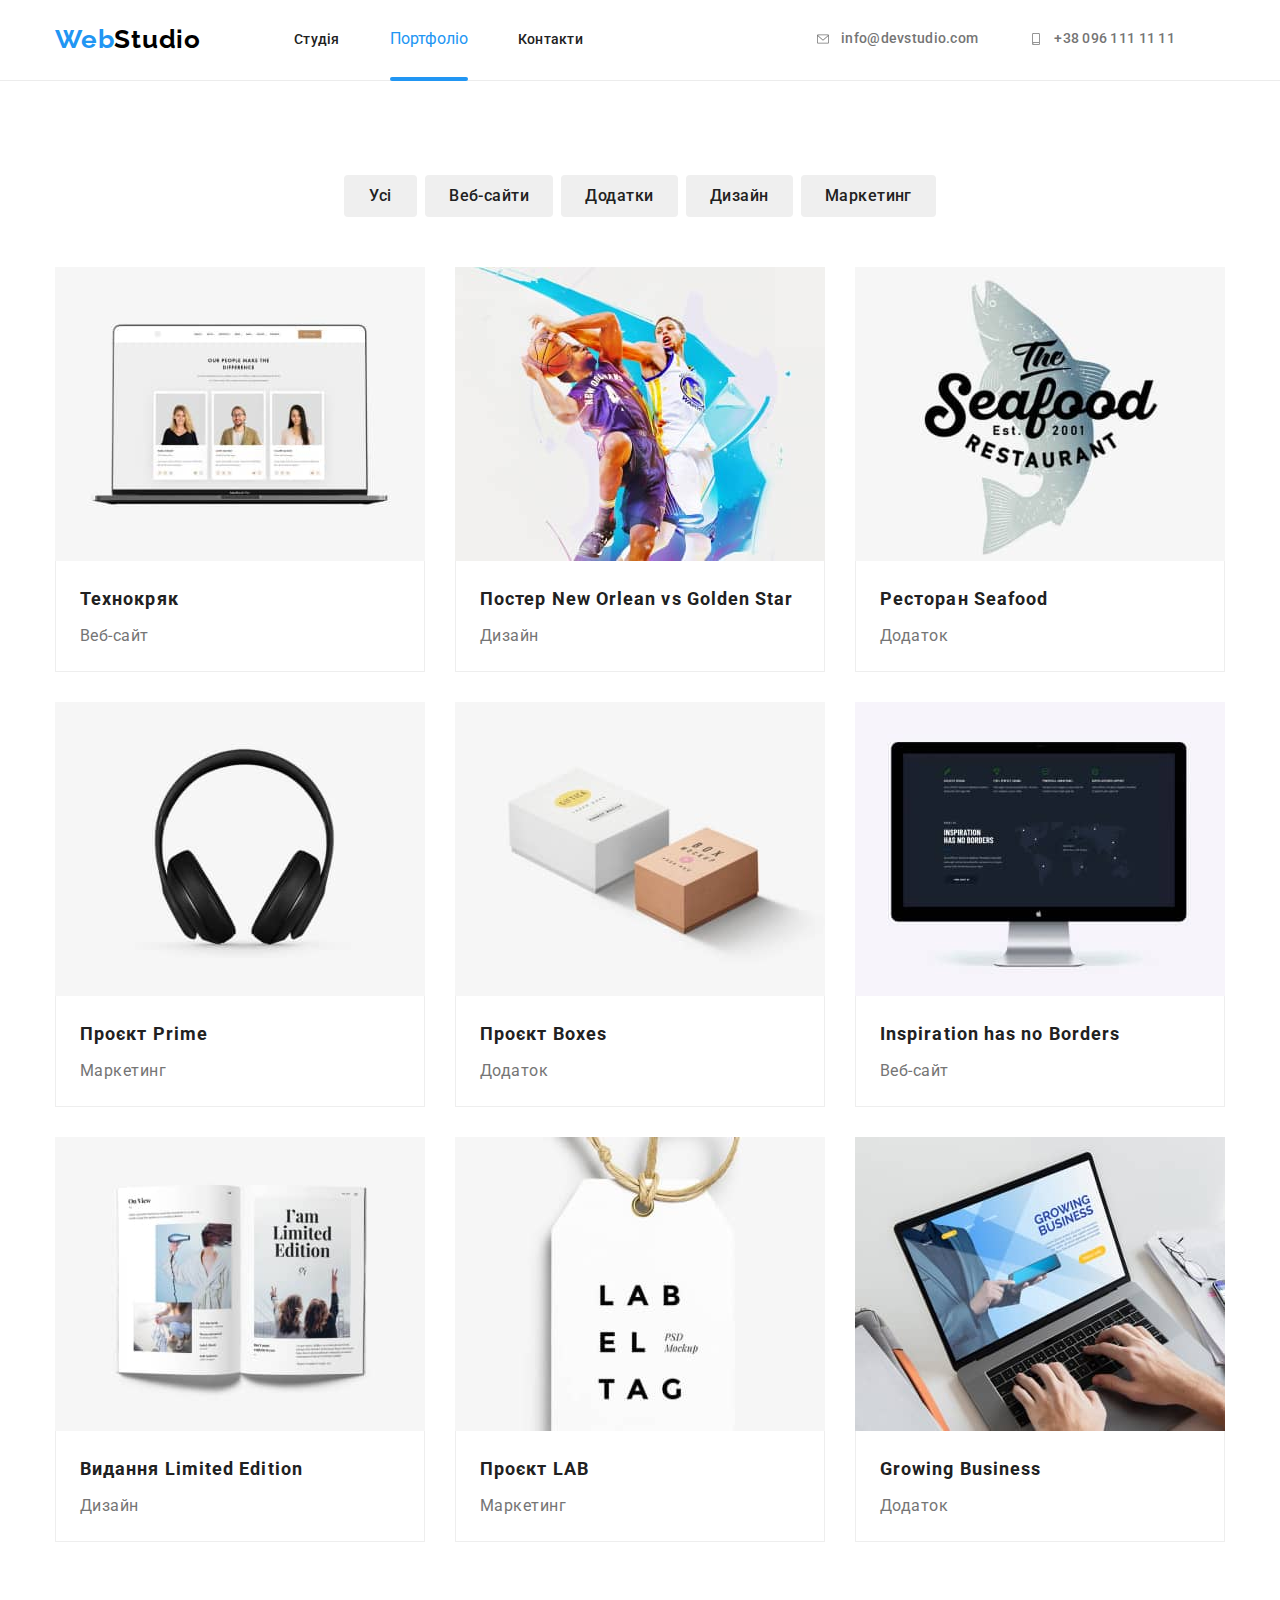
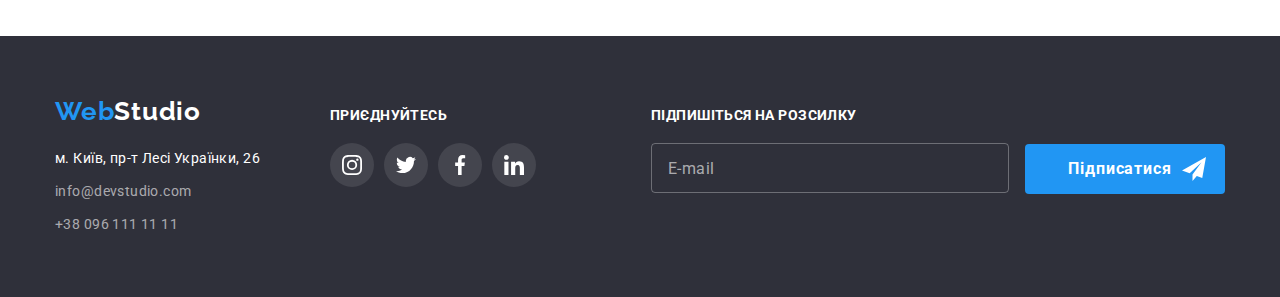
==== portfolio.html @ a0d2ed1e "problems with media rule" ====
<!DOCTYPE html>
<html lang="uk">

<head>
    <meta charset="UTF-8">
    <meta http-equiv="X-UA-Compatible" content="IE=edge">
    <meta name="viewport" content="width=device-width, initial-scale=1.0">
    <title>Студія</title>
    <link rel="preconnect" href="https://fonts.googleapis.com">
    <link
        href="https://fonts.googleapis.com/css2?family=Raleway:wght@400;700&family=Roboto:wght@400;500;700;900&display=swap"
        rel="stylesheet">
    <link rel="stylesheet" href="https://cdn.jsdelivr.net/npm/modern-normalize@1.1.0/modern-normalize.min.css">
    <link rel="stylesheet" href="./css/main.min.css">
</head>

<body>
    <header class="main-header">
        <div class="container navigation">
            <nav class="navigation">
                <a href="./index.html" class="logo navigation__logo"><span style="color:#2196F3">Web</span><span
                        style="color:#000000">Studio</span></a>
                <ul class="menu">
                    <li class="menu__item"><a href="./index.html" class="menu__link">Студія</a></li>
                    <li class="menu__item"><a href="./portfolio.html" class="menu__link_current">Портфоліо</a></li>
                    <li class="menu__item"><a href="#" class="menu__link">Контакти</a></li>
                </ul>
            </nav>
            <ul class="email-phone">
                <li class="email-phone__contacts">
                    <a href="mailto:info@devstudio.com" class="email-phone__link"><svg width="16" height="12"
                            class="email-phone__icon">
                            <use href="./images/icons.svg#icon-envelope"></use>
                        </svg>info@devstudio.com</a>
                </li>

                <li class="email-phone__contacts"><a href="tel:+380961111111" class="email-phone__link">
                        <svg width="16" height="12" class="email-phone__icon">
                            <use href="./images/icons.svg#icon-smartphone"></use>
                        </svg>+38 096 111 11 11</a></li>

            </ul>
        </div>
    </header>
    <main>
        <section class="portfolio-page section">
            <div class="container">
            <h1 class="filters" hidden>Наші проекти</h1>
                <ul class="filters-item">
                    <li><button class="filter-button current-filter" type="button">Усі</button></li>
                        
                    <li><button class="filter-button" type="button">Веб-сайти</button></li>
                        
                    <li><button class="filter-button" type="button">Додатки</button></li>
                        
                    <li><button class="filter-button" type="button">Дизайн</button></li>
                        
                    <li><button class="filter-button"  type="button">Маркетинг</button></li>
                </ul>
               
                <ul class="works-list">
                            
                    <li class="works-card">
                    <a class="works-link" href="">
                        <div class="works-details">
                            <img src="./images/portfolio.photos/1-technocriak.jpg" alt="веб-сайт Технокряк" width="370">
                            <p class="works-overlay">Ресурс пропонує комплексні пропозиції з різним рівнем функціоналу та сервісів. Все це дозволить відвідувачу отримати вичерпні відомості про компанію чи приватну особу.</p>
                        </div>
                        <div class="img-subscription">
                            <h2 class="work-title">Технокряк</h2>
                            <p class="work-description">Веб-сайт</p>
                        </div>
                    </a>
                    </li>
                                                        
                    <li class="works-card">
                    <a class="works-link" href="">
                        <div class="works-details">
                            <img src="./images/portfolio.photos/2-neworl-goldenstar.jpg" alt="постер з баскетбольними гравцями" width="370">
                            <p class="works-overlay">Ресурс пропонує комплексні пропозиції з різним рівнем функціоналу та сервісів. Все це дозволить відвідувачу отримати вичерпні відомості про компанію чи приватну особу.</p>
                        </div>
                        <div class="img-subscription">
                            <h2 class="work-title">Постер New Orlean vs Golden Star</h2>
                            <p class="work-description">Дизайн</p>
                        </div>
                    </a>
                    </li>
                         
                    <li class="works-card">
                    <a class="works-link" href="">
                        <div class="works-details">
                            <img src="./images/portfolio.photos/3-seafood.jpg" alt="ресторан сіфуд" width="370">
                            <p class="works-overlay">Ресурс пропонує комплексні пропозиції з різним рівнем функціоналу та сервісів. Все це дозволить відвідувачу отримати вичерпні відомості про компанію чи приватну особу.</p>
                        </div>
                        <div class="img-subscription">
                            <h2 class="work-title">Ресторан Seafood</h2>
                            <p class="work-description">Додаток</p>
                        </div>
                    </a>
                    </li>
                                    
                    <li class="works-card">
                    <a class="works-link" href="">
                        <div class="works-details">
                            <img src="./images/portfolio.photos/4-prime.jpg" alt="маркетинговий проект прайм" width="370">
                            <p class="works-overlay">Ресурс пропонує комплексні пропозиції з різним рівнем функціоналу та сервісів. Все це дозволить відвідувачу отримати вичерпні відомості про компанію чи приватну особу.</p>
                        </div>
                        <div class="img-subscription">
                            <h2 class="work-title">Проєкт Prime</h2>
                            <p class="work-description">Маркетинг</p>
                        </div>
                    </a>
                    </li>
                            
                    <li class="works-card">
                    <a class="works-link" href="">
                        <div class="works-details">
                        <img src="./images/portfolio.photos/5-boxes.jpg" alt="додаток боксес" width="370">
                        <p class="works-overlay">Ресурс пропонує комплексні пропозиції з різним рівнем функціоналу та сервісів. Все це дозволить відвідувачу отримати вичерпні відомості про компанію чи приватну особу.</p>
                        </div>
                        <div class="img-subscription">
                            <h2 class="work-title">Проєкт Boxes</h2>
                            <p class="work-description">Додаток</p>
                        </div>
                    </a>
                    </li>
                            
                    <li class="works-card">
                    <a class="works-link" href="">
                        <div class="works-details">
                            <img src="./images/portfolio.photos/6-inspirations.jpg" alt="веб-сайт інспірейшн хез ноу бордерс" width="370">
                            <p class="works-overlay">Ресурс пропонує комплексні пропозиції з різним рівнем функціоналу та сервісів. Все це дозволить відвідувачу отримати вичерпні відомості про компанію чи приватну особу.</p>
                        </div>
                        <div class="img-subscription">
                            <h2 class="work-title">Inspiration has no Borders</h2>
                            <p class="work-description">Веб-сайт</p>
                        </div>
                    </a>
                    </li>
                            
                    <li class="works-card">
                    <a class="works-link" href="">
                        <div class="works-details">
                            <img src="./images/portfolio.photos/7-limited-edition.jpg" alt="дизайн для лімітованого видання книги" width="370">
                            <p class="works-overlay">Ресурс пропонує комплексні пропозиції з різним рівнем функціоналу та сервісів. Все це дозволить відвідувачу отримати вичерпні відомості про компанію чи приватну особу.</p>
                        </div>
                        <div class="img-subscription">
                            <h2 class="work-title">Видання Limited Edition</h2>
                            <p class="work-description">Дизайн</p>
                        </div>
                    </a>
                    </li>
                            
                    <li class="works-card">
                    <a class="works-link" href="">
                        <div class="works-details">
                            <img src="./images/portfolio.photos/8-lab.jpg" alt="маркеинговий проєкт лаб" width="370">
                            <p class="works-overlay">Ресурс пропонує комплексні пропозиції з різним рівнем функціоналу та сервісів. Все це дозволить відвідувачу отримати вичерпні відомості про компанію чи приватну особу.</p>
                            </div>
                        <div class="img-subscription">
                            <h2 class="work-title">Проєкт LAB</h2>
                            <p class="work-description">Маркетинг</p>
                        </div>
                    </a>
                    </li>
                            
                    <li class="works-card">
                    <a class="works-link" href="">
                        <div class="works-details">
                            <img src="./images/portfolio.photos/9-rowing-business.jpg" alt="додаток для гроуінг бізнес" width="370">
                            <p class="works-overlay">Ресурс пропонує комплексні пропозиції з різним рівнем функціоналу та сервісів. Все це дозволить відвідувачу отримати вичерпні відомості про компанію чи приватну особу.</p>
                        </div>
                        <div class="img-subscription">
                            <h2 class="work-title">Growing Business</h2>
                            <p class="work-description">Додаток</p>
                        </div>
                    </a>
                    </li>
                </ul>
            </div>
        </section>  

    </main>
    <footer>
        <div class="container footer-split">
            <div class="footer-left">
                <a class="logo" href="./index.html"><span style="color:#2196F3">Web</span><span
                        style="color:#fff">Studio</span></a>
                <address>
                    <ul class="adresses">
                        <li class="contacts-list"><a class="post-address" href="https://goo.gl/maps/WdfcjGJZY2KQYh5QA"
                                target="_blank">м. Київ, пр-т
                                Лесі Українки, 26</a></li>
        
                        <li class="contacts-list"><a class="contacts-footer"
                                href="mailto:info@devstudio.com">info@devstudio.com</a></li>
        
                        <li class="contacts-list"><a class="contacts-footer" href="tel:+380961111111">+38 096 111 11 11</a></li>
                    </ul>
                </address>
            </div>
            <div class="footer-middle">
                <p class="footer-social-cta">приєднуйтесь</p>
                <ul class="footer-socials">
            
                    <li><a class="footer-social-link" href="#"><svg class="footer-social-item" width="20" height="20">
                                <use href="./images/icons.svg#icon-instagram"></use>
                            </svg>
                        </a>
                    </li>
            
                    <li><a class="footer-social-link" href="#"><svg class="footer-social-item" width="20" height="20">
                                <use href="./images/icons.svg#icon-twitter"></use>
                            </svg>
                        </a>
                    </li>
            
                    <li><a class="footer-social-link" href="#"><svg class="footer-social-item" width="20" height="20">
                                <use href="./images/icons.svg#icon-facebook"></use>
                            </svg>
                        </a>
                    </li>
            
                    <li><a class="footer-social-link" href="#"><svg class="footer-social-item" width="20" height="20">
                                <use href="./images/icons.svg#icon-linkedin"></use>
                            </svg>
                        </a>
                    </li>
                </ul>
            </div>
            <div class="footer-right">
                <p class="footer-right-label">Підпишіться на розсилку</p>
                <form name="sendout-subscription" autocomplete="on" novalidate>
                    <label class="subscription-label">
                        <input class=email-input type="email" name="email" placeholder="E-mail" pattern="[@]+" title="@">
                    </label>
            
                    <button class="subscription-button" type="submit"><span class="subscription-text">Підписатися</span>
                        <svg class="subscription-button-icon">
                            <use class="test" href="./images/icons.svg#icon-send"></use>
                        </svg>
            
                    </button>
                </form>
            </div>
            </div>
            </footer>
            <div class="backdrop is-hidden" data-modal>
                <div class="modal">
                    <form class="modal-form">
                        <p class="modal-form-name">Залиште свої дані, ми вам передзвонимо</p>
                        <label class="modal-form-field">
                            <span class="modal-field-name">Ім'я</span>
                            <span class="modal-input-positionning">
                                <input class="modal-form-input" type="text" name="name-input" pattern="[а-яА-ЯіїІЇ']+">
                                <svg class="modal-field-icon" width="18" height="18">
                                    <use href="./images/icons.svg#icon-person-black"></use>
                                </svg>
                            </span>
                        </label>
                        <label class="modal-form-field"><span class="modal-field-name">Телефон</span>
                            <span class="modal-input-positionning"><input class="modal-form-input" type="tel" name="phone-input"
                                    pattern="[0-9{3}0-9{3}0-9{2}0-9{2}]">
                                <svg class="modal-field-icon" width="18" height="18">
                                    <use href="./images/icons.svg#icon-phone-black"></use>
                                </svg>
                            </span>
                        </label>
                        <label class="modal-form-field"><span class="modal-field-name">Пошта</span>
                            <span class="modal-input-positionning">
                                <input class="modal-form-input" type="email" name="email-input">
                                <svg class="modal-field-icon" width="18" height="18">
                                    <use href="./images/icons.svg#icon-email-black"></use>
                                </svg>
                            </span>
                        </label>
                        <label class="modal-form-field"><span class="modal-field-name">Коментар</span>
                            <textarea class="modal-form-comment" name="comment-input" placeholder="Введіть текст"></textarea>
                        </label>
                        <label class="modal-form-checkbox">
                            <input class="modal-checkbox" type="checkbox" name="policy" required>
                            <svg class="icon-checkbox">
                                <use class="icon-checkbox-visibility" href="./images/icons.svg#icon-checkbox"></use>
                            </svg>
                            <span class="modal-policy-text">Погоджуюся з розсилкою та приймаю <a class="policy-link-color"
                                    href="#">Умови договору</a></span>
                        </label>
                        <button class="modal-send-button" type="submit">Відправити</button>
                    </form>
                    <button type="button" class="close-button" data-modal-close>
                        <svg width="18" height="18">
                            <use href="./images/icons.svg#icon-close-button"></use>
                        </svg>
                    </button>
                </div>
            </div>
            <script src="./js/modal.js"></script>
            </body>
            
            </html>
---- css/main.min.css ----
:root{--main-text-color: #757575;--title-text-color: #212121;--second-text-color: #ffffff;--accent-color: #2196F3;--bcg-color: #FFFFFF;--bcgsecond-color: #F5F4FA;--bcgthird: #2F303A;--icon-color: #AFB1B8;--btn-bg-coor: #188CE8}.works-details,.logos-bg,.skills-label,.titles__icons-bg,.footer-social-link,.social-link,.email-phone__link{display:flex;justify-content:center;align-items:center}a{text-decoration:none}img{display:block;max-width:100%;height:auto}h1,h2,h3,p{margin-top:0;margin-bottom:0}ul{list-style:none;padding-left:0;margin-top:0;margin-bottom:0}body{font-family:"Roboto",sans-serif;text-decoration:none}.container{width:1200px;padding-left:15px;padding-right:15px;margin-left:auto;margin-right:auto}.logo{font-family:"Raleway";font-weight:700;font-size:26px;line-height:1.19;letter-spacing:.03em;text-decoration:none;transition:color 250ms cubic-bezier(0.4, 0, 0.2, 1)}.logo:hover,.logo:focus{color:var(--accent-color)}.main-header{padding-top:24px;padding-bottom:25px;margin-left:auto;margin-right:auto;border-bottom:1px solid #ececec}.navigation{display:flex;align-items:center}.navigation__logo{margin-right:93px}.menu{display:flex;column-gap:50px}.menu__item{position:relative}.menu__link{font-weight:500;font-size:14px;line-height:1.14;letter-spacing:.02em;color:var(--title-text-color);transition:color 250ms cubic-bezier(0.4, 0, 0.2, 1)}.menu__link:hover,.menu__link:focus{color:var(--accent-color)}.menu .menu__link_current{color:var(--accent-color)}.menu .menu__link_current::after{content:"";position:absolute;display:block;margin-left:auto;margin-right:auto;margin-top:28px;width:100%;height:4px;border-radius:2px;background-color:var(--accent-color)}.email-phone{display:flex;justify-content:center;align-items:center;margin-left:auto}.email-phone__contacts{margin-right:50px}.email-phone .email-phone__link{color:var(--main-text-color);font-size:14px;font-weight:500;line-height:1.14;letter-spacing:.02em;transition:color 250ms cubic-bezier(0.4, 0, 0.2, 1)}.email-phone__icon{fill:var(--main-text-color);transition:fill 250ms cubic-bezier(0.4, 0, 0.2, 1)}.email-phone__link{gap:10px}.email-phone .email-phone__link:hover,.email-phone .email-phone__link:focus{color:var(--accent-color)}.email-phone__link:hover .email-phone__icon,.email-phone__link:focus .email-phone__icon{fill:var(--accent-color)}.modal-button{display:block;padding:10px 32px;border-radius:4px;margin-left:auto;margin-right:auto;min-width:216px;font-weight:700;font-size:16px;line-height:1.87;letter-spacing:.06em;color:#fff;border-color:rgba(0,0,0,0);background-color:var(--accent-color);cursor:pointer;transition:background-color 250ms cubic-bezier(0.4, 0, 0.2, 1),color 250ms cubic-bezier(0.4, 0, 0.2, 1)}.modal-button:hover{background-color:var(--btn-bg-coor);color:var(--second-text-color)}.backdrop{position:fixed;top:0;left:0;width:100%;height:100%;background-color:rgba(0,0,0,.2);transition:opacity 250ms cubic-bezier(0.4, 0, 0.2, 1),visibility 250ms cubic-bezier(0.4, 0, 0.2, 1)}.backdrop.is-hidden{visibility:hidden;opacity:0;pointer-events:none}.modal.is-hidden{transform:translate(-50%, -50%)}.modal{padding:40px;position:absolute;top:50%;left:50%;width:528px;height:581px;transform:translate(-50%, -50%);background-color:var(--bcg-color)}.close-button{position:absolute;top:8px;right:8px;display:flex;justify-content:center;align-items:center;width:30px;height:30px;padding:0;border:1px solid rgba(0,0,0,.1);border-radius:50%;background-color:rgba(0,0,0,0);transition:cursor 250ms cubic-bezier(0.4, 0, 0.2, 1)}.close-button:hover,.close-button:focus{cursor:pointer}.modal-form{display:flex;flex-direction:column}.modal-form-name{margin-bottom:12px;font-weight:700;font-size:20px;line-height:23px;text-align:center;letter-spacing:.03em}.modal-field-name{display:block;margin-bottom:4px;font-weight:400;font-size:12px;line-height:1.2;letter-spacing:.01em;color:var(--main-text-color)}.modal-form-field{margin-bottom:10px}.modal-input-positionning{position:relative;display:block}.modal-form-input{width:100%;height:40px;padding-left:42px;border:1px solid rgba(33,33,33,.2);border-radius:4px;outline:none;cursor:pointer;transition:border 250ms cubic-bezier(0.4, 0, 0.2, 1)}.modal-form-input:focus{border-color:var(--accent-color)}.modal-field-icon{position:absolute;top:50%;left:12px;transform:translateY(-50%);fill:var(--title-text-color);transition:fill 250ms cubic-bezier(0.4, 0, 0.2, 1)}.modal-form-input:focus+.modal-field-icon{fill:var(--accent-color)}.modal-field-comment{margin-bottom:20px}.modal-form-comment{display:block;width:100%;height:120px;resize:none;border:1px solid rgba(33,33,33,.2);border-radius:4px;outline:none;cursor:pointer;padding:12px 16px;transition:border 250ms cubic-bezier(0.4, 0, 0.2, 1)}.modal-form-comment:focus{border-color:var(--accent-color)}.modal-form-comment::placeholder{font-weight:400;font-size:12px;line-height:1.7;letter-spacing:.01em;color:rgba(117,117,117,.5)}.icon-checkbox{width:16px;height:15px;border:1px solid;margin-right:7px;border-color:var(--title-text-color);border-radius:2px;cursor:pointer;transition:background-color 250ms cubic-bezier(0.4, 0, 0.2, 1),border-color 250ms cubic-bezier(0.4, 0, 0.2, 1)}.icon-checkbox-visibility{display:none;fill:var(--bcg-color)}.modal-checkbox:checked+.icon-checkbox .icon-checkbox-visibility{display:block}.modal-checkbox{position:absolute;appearance:none}.modal-checkbox:checked+.icon-checkbox{background-color:var(--accent-color);border-color:rgba(0,0,0,0)}.modal-form-checkbox{display:flex;justify-content:center;align-items:center;margin-bottom:30px}.modal-policy-text{font-weight:400;font-size:14px;line-height:1.71;letter-spacing:.03em;color:var(--main-text-color)}.policy-link-color{color:var(--accent-color);text-decoration-line:underline}.modal-send-button{min-width:200px;min-height:50px;margin-left:auto;margin-right:auto;padding:10px 52px;border:1px solid rgba(0,0,0,0);border-radius:4px;background-color:var(--btn-bg-coor);color:var(--second-text-color);cursor:pointer;font-weight:700;font-size:16px;line-height:1.9;text-align:center;transition:box-shadow 250ms cubic-bezier(0.4, 0, 0.2, 1)}.modal-send-button:focus,.modal-send-button:hover{box-shadow:0px 4px 4px rgba(0,0,0,.15);outline:none}.social-flex{display:flex;justify-content:center;align-items:center;gap:10px;padding-bottom:30px}.social-item{fill:var(--icon-color);transition:fill 250ms cubic-bezier(0.4, 0, 0.2, 1)}.social-link:hover .social-item,.social-link:focus .social-item{fill:var(--bcg-color)}.social-link{width:44px;height:44px;border-radius:50%;background-color:var(--bcg-color);transition:background-color 250ms cubic-bezier(0.4, 0, 0.2, 1)}.social-link:hover,.social-link:focus{background-color:var(--accent-color)}footer{background-color:var(--bcgthird);padding-top:60px;padding-bottom:60px;margin-right:auto}footer .logo{display:block;margin-bottom:20px;margin-right:0;font-family:"Raleway";font-weight:700;font-size:26px;line-height:1.19;letter-spacing:.03em}.footer-split{display:flex;justify-content:space-between;align-items:baseline}.adresses{font-style:normal;font-size:14px;line-height:1.71;letter-spacing:.03em}.contacts-list:not(:last-child){margin-bottom:9px}.post-address{color:var(--second-text-color);transition:color 250ms cubic-bezier(0.4, 0, 0.2, 1)}.post-address:hover,.post-address:focus{color:#2196f3}.contacts-footer{color:rgba(255,255,255,.6);transition:color 250ms cubic-bezier(0.4, 0, 0.2, 1)}.contacts-footer:hover,.contacts-footer:focus{color:var(--accent-color)}.footer-social-cta{margin-bottom:20px;font-weight:700;font-size:14px;line-height:16px;letter-spacing:.03em;text-transform:uppercase;color:var(--second-text-color)}.footer-middle{margin-left:70px;margin-right:auto}.footer-socials{display:flex;justify-content:space-between;align-items:center;gap:10px}.footer-social-link{width:44px;height:44px;border-radius:50%;background-color:rgba(255,255,255,.1);transition:background-color 250ms cubic-bezier(0.4, 0, 0.2, 1)}.footer-social-link:hover,.footer-social-link:focus{background-color:var(--accent-color)}.footer-social-item{fill:var(--second-text-color);transition:fill 250ms cubic-bezier(0.4, 0, 0.2, 1)}.footer-social-link .footer-social-item:hover,.footer-social-link .footer-social-item:focus{fill:var(--bcg-color)}.footer-right{margin-right:0;margin-left:93px}.footer-right-label{margin-bottom:20px;font-weight:700;font-size:14px;line-height:16px;letter-spacing:.03em;text-transform:uppercase;color:var(--second-text-color)}.sendout-subscription{min-width:570px;min-height:86px;display:flex;justify-content:center;align-items:center}.subscription-label{margin-right:12px}.email-input{width:358px;height:50px;padding-left:16px;border:1px solid rgba(255,255,255,.3);border-radius:4px;background-color:rgba(0,0,0,0);color:var(--second-text-color)}.email-input::placeholder{font-weight:400;font-size:16px;line-height:1.2;letter-spacing:.03em;color:rgba(255,255,255,.6)}.subscription-button{position:relative;min-width:200px;min-height:50px;margin-left:auto;margin-right:auto;border-radius:4px;font-weight:700;font-size:16px;line-height:1.87;letter-spacing:.06em;text-align:center;color:#fff;background-color:var(--accent-color);cursor:pointer;border-color:rgba(0,0,0,0);transition:cursor 250ms cubic-bezier(0.4, 0, 0.2, 1),background-color 250ms cubic-bezier(0.4, 0, 0.2, 1)}.subscription-button:hover,.subscription-button:focus{background-color:var(--btn-bg-coor)}.subscription-text{margin-right:10px}.subscription-button-icon{position:absolute;top:50%;left:auto;width:24px;height:24px;transform:translateY(-50%);padding:0}.hero{padding-top:200px;padding-bottom:200px}.hero__overlay{max-width:1600px;margin-left:auto;margin-right:auto;background-color:#c4c4c4;background-image:linear-gradient(rgba(47, 48, 58, 0.4), rgba(47, 48, 58, 0.4)),url(../images/index.photos/hero-bcg.jpg);background-position:center;background-repeat:no-repeat;background-size:cover}.hero__text{width:60%;margin:0 auto 30px;font-weight:900;font-size:44px;line-height:1.36;letter-spacing:.06em;text-transform:uppercase;text-align:center;color:var(--second-text-color)}.section{padding-top:94px;padding-bottom:94px}.special{padding-top:94px}.titles{display:flex;justify-content:space-between}.titles__label{margin-bottom:10px;font-weight:700;font-size:14px;line-height:1.14;letter-spacing:.03em;text-transform:uppercase;color:var(--headlines-title)}.titles__list:not(:last-child){margin-right:30px}.titles__text{color:var(--main-text-color);font-size:14px;line-height:1.71;letter-spacing:.03em}.titles__icons-bg{min-width:270px;height:120px;margin-bottom:30px;background-color:var(--bcgsecond-color);border-radius:4px}.skills{margin-bottom:50px;font-weight:700;font-size:36px;line-height:1.17;text-align:center;letter-spacing:.03em;color:var(--title-text-color)}.images{display:flex;justify-content:space-between;column-gap:30px}.skills-list{position:relative}.skills-label{position:absolute;width:100%;height:70px;bottom:0;font-weight:700;font-size:14px;line-height:16px;text-align:center;letter-spacing:.03em;text-transform:uppercase;color:var(--second-text-color);background-color:rgba(47,48,58,.8)}.team{background-color:var(--bcgsecond-color)}.team-list{display:flex;justify-content:space-between;column-gap:30px}.team-label{margin-bottom:50px;font-weight:700;font-size:36px;line-height:1.17;text-align:center;letter-spacing:.03em;color:var(--title-text-color)}.team-card{width:100%;border:1px;border-radius:0 0 4px 4px;background-color:var(--bcg-color);box-shadow:0px 1px 3px rgba(0,0,0,.12),0px 1px 1px rgba(0,0,0,.14),0px 2px 1px rgba(0,0,0,.2)}.team-member{padding-top:30px;margin-bottom:10px;font-weight:500;font-size:16px;line-height:1.19;text-align:center;letter-spacing:.03em;color:var(--headlines-title)}.team-profession{margin-bottom:16px;font-size:16px;line-height:1.19;text-align:center;letter-spacing:.03em;color:var(--main-text-color)}.clients-label{margin-bottom:50px;font-weight:700;font-size:36px;line-height:1.17;text-align:center;letter-spacing:.03em;color:var(--title-text-color)}.clients-logos{display:flex;justify-content:space-between;margin-right:auto;margin-left:auto;column-gap:30px}.logos-bg{width:170px;height:92px;border:1px solid var(--icon-color);border-radius:4px;transition:border-color 250ms cubic-bezier(0.4, 0, 0.2, 1)}.logos-bg:hover,.logos-bg:focus{border-color:var(--accent-color)}.logo-item{fill:var(--icon-color);transition:fill 250ms cubic-bezier(0.4, 0, 0.2, 1)}.logos-bg:hover .logo-item,.logos-bg:focus .logo-item{fill:var(--accent-color)}.portfolio-page .filters{background-color:var(--bcgsecond-color)}.filters-item{display:flex;margin-bottom:50px;column-gap:8px;justify-content:center}.filter-button{padding:6px 22px;border-radius:4px;min-width:73px;border-color:rgba(0,0,0,0);font-family:inherit;font-weight:500;font-size:16px;line-height:1.62;text-align:center;letter-spacing:.03em;color:var(--title-text-color);cursor:pointer;transition:color 250ms cubic-bezier(0.4, 0, 0.2, 1),background-color 250ms cubic-bezier(0.4, 0, 0.2, 1),box-shadow 250ms cubic-bezier(0.4, 0, 0.2, 1)}.filter-button:hover,.filter-button:focus{color:var(--second-text-color);background-color:var(--accent-color);box-shadow:0px 3px 1px rgba(0,0,0,.1),0px 1px 2px rgba(0,0,0,.08),0px 2px 2px rgba(0,0,0,.12)}.filters-item .current{color:var(--second-text-color);background-color:var(--accent-color)}.works-list{display:flex;flex-basis:33.3333333333%;gap:30px;flex-wrap:wrap}.img-subscription{padding:20px 24px;border-right:1px solid #eee;border-bottom:1px solid #eee;border-left:1px solid #eee}.work-description{font-size:16px;line-height:1.88;letter-spacing:.03em;color:var(--main-text-color)}.work-title{margin-bottom:4px;font-weight:700;font-size:18px;line-height:2;letter-spacing:.06em;color:var(--title-text-color)}.works-link{display:block;transition:box-shadow 250ms cubic-bezier(0.4, 0, 0.2, 1)}.works-link:hover,.works-link:focus{box-shadow:0px 1px 1px rgba(0,0,0,.12),0px 4px 4px rgba(0,0,0,.06),1px 4px 6px rgba(0,0,0,.16)}.works-details{position:relative;overflow:hidden}.works-overlay{position:absolute;top:0;left:0;display:block;width:100%;height:100%;padding:63px 24px;font-weight:400;font-size:18px;line-height:1.6;letter-spacing:.03em;color:var(--second-text-color);background-color:rgba(33,150,243,.9);transform:translateY(101%);overflow:auto;transition:transform 250ms cubic-bezier(0.4, 0, 0.2, 1)}.works-link:hover .works-overlay,.works-link:focus .works-overlay{transform:translateY(0)}/*# sourceMappingURL=main.min.css.map */
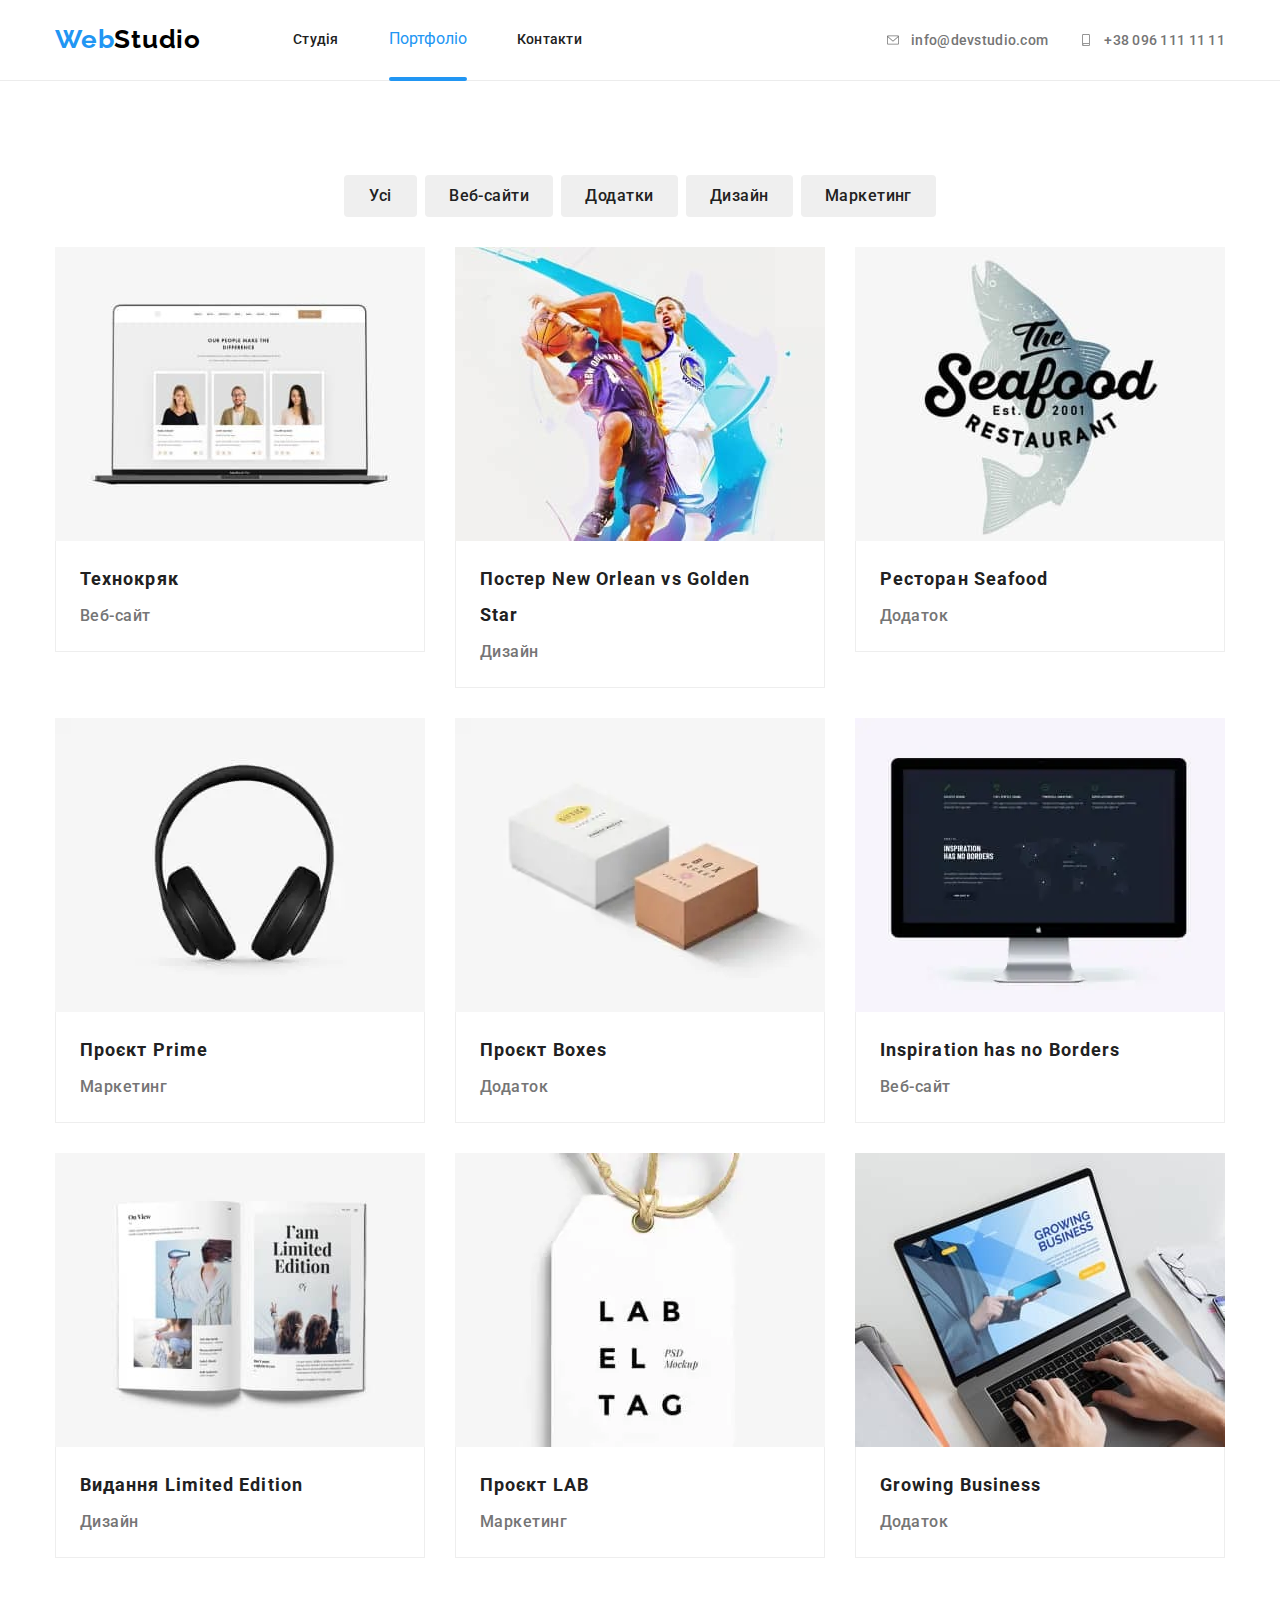
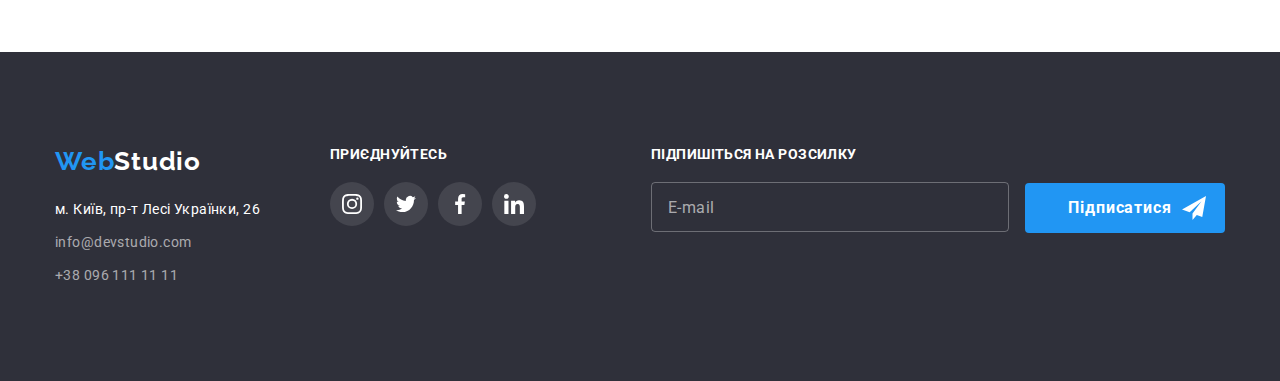
==== commit fb487a8f: "portfolio is done" ====
--- a/portfolio.html
+++ b/portfolio.html
@@ -4,6 +4,7 @@
 <head>
     <meta charset="UTF-8">
     <meta http-equiv="X-UA-Compatible" content="IE=edge">
+    <meta name="viewport" content="width=device-width, initial-scale=1.0">
     <meta name="viewport" content="width=device-width, initial-scale=1.0">
     <title>Студія</title>
     <link rel="preconnect" href="https://fonts.googleapis.com">
@@ -16,46 +17,90 @@
 
 <body>
     <header class="main-header">
-        <div class="container navigation">
+        <div class="container header-nav">
+            <a href="./index.html" class="logo navigation__logo"><span style="color:#2196F3">Web</span><span
+                    style="color:#000000">Studio</span></a>
             <nav class="navigation">
-                <a href="./index.html" class="logo navigation__logo"><span style="color:#2196F3">Web</span><span
-                        style="color:#000000">Studio</span></a>
                 <ul class="menu">
                     <li class="menu__item"><a href="./index.html" class="menu__link">Студія</a></li>
                     <li class="menu__item"><a href="./portfolio.html" class="menu__link_current">Портфоліо</a></li>
                     <li class="menu__item"><a href="#" class="menu__link">Контакти</a></li>
                 </ul>
             </nav>
-            <ul class="email-phone">
-                <li class="email-phone__contacts">
-                    <a href="mailto:info@devstudio.com" class="email-phone__link"><svg width="16" height="12"
-                            class="email-phone__icon">
-                            <use href="./images/icons.svg#icon-envelope"></use>
-                        </svg>info@devstudio.com</a>
-                </li>
-
-                <li class="email-phone__contacts"><a href="tel:+380961111111" class="email-phone__link">
-                        <svg width="16" height="12" class="email-phone__icon">
-                            <use href="./images/icons.svg#icon-smartphone"></use>
-                        </svg>+38 096 111 11 11</a></li>
-
-            </ul>
+            <div class="email-phone-flex">
+                <ul class="email-phone">
+                    <li class="email-phone__contacts">
+                        <a href="mailto:info@devstudio.com" class="email-phone__link">
+                            <svg width="16" height="12" class="email-phone__icon">
+                                <use href="./images/icons.svg#icon-envelope"></use>
+                            </svg>info@devstudio.com</a>
+                    </li>
+                    <li class="email-phone__contacts">
+                        <a href="tel:+380961111111" class="email-phone__link">
+                            <svg width="16" height="12" class="email-phone__icon">
+                                <use href="./images/icons.svg#icon-smartphone"></use>
+                            </svg>+38 096 111 11 11</a>
+                    </li>
+                </ul>
+            </div>
+            <button type="button" class="mobile-menu-btn js-open-menu" aria-expanded="false" aria-controls="close-btn-id">
+                <svg width="40" height="40" aria-label="Виклик мобільного меню">
+                    <use class="mobile-menu-btn__open" href="./images/icons.svg#icon-menu"></use>
+                </svg>
+            </button>
+    
+            <div class="mobile-menu-window js-menu-container ">
+                <div class="container mobile-menu-container">
+                    <button type="button" class="close-menu-btn js-close-menu" aria-expanded="false"
+                        aria-controls="close-btn-id">
+                        <svg width="40" height="40" aria-label="Кнопка закриття мобільного меню">
+                            <use class="close-menu-btn__close" href="./images/icons.svg#icon-close-menu"></use>
+                        </svg>
+                    </button>
+                    <ul class="mobile-menu">
+                        <li class="mobile-menu__labels"><a class="mobile-menu__link" href="./index.html">Студія</a>
+                        </li>
+                        <li class="mobile-menu__labels"><a class="mobile-menu__link" href="./portfolio.html">Портфоліо</a>
+                        </li>
+                        <li class="mobile-menu__labels"><a class="mobile-menu__link" href="#">Контакти</a></li>
+                    </ul>
+                    <ul class="phone-email">
+                        <li class="phone-email__contacts"><a href="tel:+380961111111" class="phone-email__phone">+38 096 111
+                                11 11</a></li>
+                        <li class="phone-email__contacts"><a href="mailto:info@devstudio.com"
+                                class="phone-email__email">info@devstudio.com</a>
+                        </li>
+                    </ul>
+    
+                    <ul class="socials-labels">
+                        <li class="socials-labels__list"><a class="socials-labels__link"
+                                href="https://www.instagram.com/">Instagram</a>
+                        </li>
+                        <li class="socials-labels__list"><a class="socials-labels__link"
+                                href="https://twitter.com/">Twitter</a></li>
+                        <li class="socials-labels__list"><a class="socials-labels__link"
+                                href="https://www.facebook.com/">Facebook</a></li>
+                        <li class="socials-labels__list"><a class="socials-labels__link"
+                                href="https://www.linkedin.com/">LinkedIn</a></li>
+                    </ul>
+                </div>
+            </div>
         </div>
     </header>
     <main>
         <section class="portfolio-page section">
             <div class="container">
             <h1 class="filters" hidden>Наші проекти</h1>
-                <ul class="filters-item">
-                    <li><button class="filter-button current-filter" type="button">Усі</button></li>
+                <ul class="filters-list">
+                    <li class="filter-item"><button class="filter-button current-filter" type="button">Усі</button></li>
                         
-                    <li><button class="filter-button" type="button">Веб-сайти</button></li>
+                    <li class="filter-item"><button class="filter-button" type="button">Веб-сайти</button></li>
                         
-                    <li><button class="filter-button" type="button">Додатки</button></li>
+                    <li class="filter-item"><button class="filter-button" type="button">Додатки</button></li>
                         
-                    <li><button class="filter-button" type="button">Дизайн</button></li>
+                    <li class="filter-item"><button class="filter-button" type="button">Дизайн</button></li>
                         
-                    <li><button class="filter-button"  type="button">Маркетинг</button></li>
+                    <li class="filter-item"><button class="filter-button"  type="button">Маркетинг</button></li>
                 </ul>
                
                 <ul class="works-list">
@@ -63,7 +108,32 @@
                     <li class="works-card">
                     <a class="works-link" href="">
                         <div class="works-details">
-                            <img src="./images/portfolio.photos/1-technocriak.jpg" alt="веб-сайт Технокряк" width="370">
+                            <picture>
+                                <source
+                                    srcset="./images/portfolio.photos/1-technocriak-desktop-wp.webp 1x, ./images/portfolio.photos/1-technocriak-desktop@2x-wp.webp 2x"
+                                    media="(min-width:1200px)" type="image/webp">
+                            
+                                <source
+                                    srcset="./images/portfolio.photos/1-technocriak-desktop.jpg 1x, ./images/portfolio.photos/1-technocriak-desktop@2x.jpg 2x"
+                                    media="(min-width:1200px)">
+                            
+                                <source
+                                    srcset="./images/portfolio.photos/1-technocriak-tablet-wp.webp 1x, ./images/portfolio.photos/1-technocriak-tablet@2x-wp.webp 2x"
+                                    media="(min-width:768px)" 
+                                    type="image/webp">
+                                <source srcset="./images/portfolio.photos/1-technocriak-tablet.jpg 1x, ./images/portfolio.photos/1-technocriak-tablet@2x.jpg 2x"
+                                    media="(min-width:768px)">
+                            
+                                <source
+                                    srcset="./images/portfolio.photos/1-technocriak-mobile-wp.webp 1x, ./images/portfolio.photos/1-technocriak-mobile@2x-wp.webp 2x"
+                                    media="(max-width:767px)" 
+                                    type="image/webp">
+                                <source srcset="./images/portfolio.photos/1-technocriak-mobile.jpg 1x, ./images/portfolio.photos/1-technocriak-mobile@2x.jpg 2x"
+                                    media="(max-width:767px)">
+                            
+                                <img src="./images/portfolio.photos/1-technocriak-mobile.jpg" alt="веб-сайт Технокряк" class="image">
+                            </picture>
+                        
                             <p class="works-overlay">Ресурс пропонує комплексні пропозиції з різним рівнем функціоналу та сервісів. Все це дозволить відвідувачу отримати вичерпні відомості про компанію чи приватну особу.</p>
                         </div>
                         <div class="img-subscription">
@@ -76,11 +146,36 @@
                     <li class="works-card">
                     <a class="works-link" href="">
                         <div class="works-details">
-                            <img src="./images/portfolio.photos/2-neworl-goldenstar.jpg" alt="постер з баскетбольними гравцями" width="370">
-                            <p class="works-overlay">Ресурс пропонує комплексні пропозиції з різним рівнем функціоналу та сервісів. Все це дозволить відвідувачу отримати вичерпні відомості про компанію чи приватну особу.</p>
-                        </div>
-                        <div class="img-subscription">
-                            <h2 class="work-title">Постер New Orlean vs Golden Star</h2>
+                            <picture>
+                                <source
+                                    srcset="./images/portfolio.photos/2-neworl-goldenstar-desktop-wp.webp 1x, ./images/portfolio.photos/2-neworl-goldenstar-desktop@2x-wp.webp 2x"
+                                    media="(min-width:1200px)" 
+                                    type="image/webp">
+                            
+                                <source
+                                    srcset="./images/portfolio.photos/2-neworl-goldenstar-desktop.jpg 1x, ./images/portfolio.photos/2-neworl-goldenstar-desktop@2x.jpg 2x"
+                                    media="(min-width:1200px)">
+                            
+                                <source
+                                    srcset="./images/portfolio.photos/2-neworl-goldenstar-tablet-wp.webp 1x, ./images/portfolio.photos/2-neworl-goldenstar-tablet@2x-wp.webp 2x"
+                                    media="(min-width:768px)" 
+                                    type="image/webp">
+                                <source srcset="./images/portfolio.photos/2-neworl-goldenstar-tablet.jpg 1x, ./images/portfolio.photos/2-neworl-goldenstar-tablet@2x.jpg 2x"
+                                    media="(min-width:768px)">
+                            
+                                <source
+                                    srcset="./images/portfolio.photos/2-neworl-goldenstar-mobile-wp.webp 1x, ./images/portfolio.photos/2-neworl-goldenstar-mobile@2x-wp.webp 2x"
+                                    media="(max-width:767px)" 
+                                    type="image/webp">
+                                <source srcset="./images/portfolio.photos/2-neworl-goldenstar-mobile.jpg 1x, ./images/portfolio.photos/2-neworl-goldenstar-mobile@2x.jpg 2x"
+                                    media="(max-width:767px)">
+                            
+                            <img src="./images/portfolio.photos/2-neworl-goldenstar-mobile.jpg" alt="постер з баскетбольними гравцями">
+                            </picture>
+                            <p class="works-overlay">Ресурс пропонує комплексні пропозиції з різним рівнем функціоналу та сервісів. Все це дозволить відвідувачу отримати вичерпні відомості про компанію чи приватну особу.</p>
+                        </div>
+                        <div class="img-subscription">
+                            <h2 class="work-title">Постер New Orlean vs Golden <br>Star</h2>
                             <p class="work-description">Дизайн</p>
                         </div>
                     </a>
@@ -89,7 +184,33 @@
                     <li class="works-card">
                     <a class="works-link" href="">
                         <div class="works-details">
-                            <img src="./images/portfolio.photos/3-seafood.jpg" alt="ресторан сіфуд" width="370">
+                            <picture>
+                                <source
+                                    srcset="./images/portfolio.photos/3-seafood-desktop-wp.webp 1x, ./images/portfolio.photos/3-seafood-desktop@2x-wp.webp 2x"
+                                    media="(min-width:1200px)" 
+                                    type="image/webp">
+                            
+                                <source
+                                    srcset="./images/portfolio.photos/3-seafood-desktop.jpg 1x, ./images/portfolio.photos/3-seafood-desktop@2x.jpg 2x"
+                                    media="(min-width:1200px)">
+                            
+                                <source
+                                    srcset="./images/portfolio.photos/3-seafood-tablet-wp.webp 1x, ./images/portfolio.photos/3-seafood-tablet@2x-wp.webp 2x"
+                                    media="(min-width:768px)" type="image/webp">
+                                <source
+                                    srcset="./images/portfolio.photos/3-seafood-tablet.jpg 1x, ./images/portfolio.photos/3-seafood-tablet@2x.jpg 2x"
+                                    media="(min-width:768px)">
+                            
+                                <source
+                                    srcset="./images/portfolio.photos/3-seafood-mobile-wp.webp 1x, ./images/portfolio.photos/3-seafood-mobile@2x-wp.webp 2x"
+                                    media="(max-width:767px)" type="image/webp">
+                                <source
+                                    srcset="./images/portfolio.photos/3-seafood-mobile.jpg 1x, ./images/portfolio.photos/3-seafood-mobile@2x.jpg 2x"
+                                    media="(max-width:767px)">
+                            
+                                <img src="./images/portfolio.photos/3-seafood-mobile.jpg" alt="ресторан сіфуд">
+                            </picture>
+                            
                             <p class="works-overlay">Ресурс пропонує комплексні пропозиції з різним рівнем функціоналу та сервісів. Все це дозволить відвідувачу отримати вичерпні відомості про компанію чи приватну особу.</p>
                         </div>
                         <div class="img-subscription">
@@ -102,7 +223,32 @@
                     <li class="works-card">
                     <a class="works-link" href="">
                         <div class="works-details">
-                            <img src="./images/portfolio.photos/4-prime.jpg" alt="маркетинговий проект прайм" width="370">
+                                <picture>
+                                    <source
+                                        srcset="./images/portfolio.photos/4-prime-desktop-wp.webp 1x, ./images/portfolio.photos/4-prime-desktop@2x-wp.webp 2x"
+                                        media="(min-width:1200px)" type="image/webp">
+                                
+                                    <source
+                                        srcset="./images/portfolio.photos/4-prime-desktop.jpg 1x, ./images/portfolio.photos/4-prime-desktop@2x.jpg 2x"
+                                        media="(min-width:1200px)">
+                                
+                                    <source
+                                        srcset="./images/portfolio.photos/4-prime-tablet-wp.webp 1x, ./images/portfolio.photos/4-prime-tablet@2x-wp.webp 2x"
+                                        media="(min-width:768px)" type="image/webp">
+                                    <source
+                                        srcset="./images/portfolio.photos/4-prime-tablet.jpg 1x, ./images/portfolio.photos/4-prime-tablet@2x.jpg 2x"
+                                        media="(min-width:768px)">
+                                
+                                    <source
+                                        srcset="./images/portfolio.photos/4-prime-mobile-wp.webp 1x, ./images/portfolio.photos/4-prime-mobile@2x-wp.webp 2x"
+                                        media="(max-width:767px)" type="image/webp">
+                                    <source
+                                        srcset="./images/portfolio.photos/4-prime-mobile.jpg 1x, ./images/portfolio.photos/4-prime-mobile@2x.jpg 2x"
+                                        media="(max-width:767px)">
+                                
+                                    <img src="./images/portfolio.photos/4-prime-mobile.jpg" alt="маркетинговий проект прайм">
+                                </picture>
+                            
                             <p class="works-overlay">Ресурс пропонує комплексні пропозиції з різним рівнем функціоналу та сервісів. Все це дозволить відвідувачу отримати вичерпні відомості про компанію чи приватну особу.</p>
                         </div>
                         <div class="img-subscription">
@@ -115,7 +261,30 @@
                     <li class="works-card">
                     <a class="works-link" href="">
                         <div class="works-details">
-                        <img src="./images/portfolio.photos/5-boxes.jpg" alt="додаток боксес" width="370">
+                            <picture>
+                                <source
+                                    srcset="./images/portfolio.photos/5-boxes-desktop-wp.webp 1x, ./images/portfolio.photos/5-boxes-desktop@2x-wp.webp 2x"
+                                    media="(min-width:1200px)" type="image/webp">
+                            
+                                <source
+                                    srcset="./images/portfolio.photos/5-boxes-desktop.jpg 1x, ./images/portfolio.photos/5-boxes-desktop@2x.jpg 2x"
+                                    media="(min-width:1200px)">
+                            
+                                <source
+                                    srcset="./images/portfolio.photos/5-boxes-tablet-wp.webp 1x, ./images/portfolio.photos/5-boxes-tablet@2x-wp.webp 2x"
+                                    media="(min-width:768px)" type="image/webp">
+                                <source srcset="./images/portfolio.photos/5-boxes-tablet.jpg 1x, ./images/portfolio.photos/5-boxes-tablet@2x.jpg 2x"
+                                    media="(min-width:768px)">
+                            
+                                <source
+                                    srcset="./images/portfolio.photos/5-boxes-mobile-wp.webp 1x, ./images/portfolio.photos/5-boxes-mobile@2x-wp.webp 2x"
+                                    media="(max-width:767px)" type="image/webp">
+                                <source srcset="./images/portfolio.photos/5-boxes-mobile.jpg 1x, ./images/portfolio.photos/5-boxes-mobile@2x.jpg 2x"
+                                    media="(max-width:767px)">
+                            
+                                <img src="./images/portfolio.photos/5-boxes-mobile.jpg" alt="додаток боксес">
+                            </picture>
+                        
                         <p class="works-overlay">Ресурс пропонує комплексні пропозиції з різним рівнем функціоналу та сервісів. Все це дозволить відвідувачу отримати вичерпні відомості про компанію чи приватну особу.</p>
                         </div>
                         <div class="img-subscription">
@@ -128,7 +297,29 @@
                     <li class="works-card">
                     <a class="works-link" href="">
                         <div class="works-details">
-                            <img src="./images/portfolio.photos/6-inspirations.jpg" alt="веб-сайт інспірейшн хез ноу бордерс" width="370">
+                                <picture>
+                                    <source
+                                        srcset="./images/portfolio.photos/6-inspirations-desktop-wp.webp 1x, ./images/portfolio.photos/6-inspirations-desktop@2x-wp.webp 2x"
+                                        media="(min-width:1200px)" type="image/webp">
+                                
+                                    <source
+                                        srcset="./images/portfolio.photos/6-inspirations-desktop.jpg 1x, ./images/portfolio.photos/6-inspirations-desktop@2x.jpg 2x"
+                                        media="(min-width:1200px)">
+                                
+                                    <source
+                                        srcset="./images/portfolio.photos/6-inspirations-tablet-wp.webp 1x, ./images/portfolio.photos/6-inspirations-tablet@2x-wp.webp 2x"
+                                        media="(min-width:768px)" type="image/webp">
+                                    <source srcset="./images/portfolio.photos/6-inspirations-tablet.jpg 1x, ./images/portfolio.photos/6-inspirations-tablet@2x.jpg 2x"
+                                        media="(min-width:768px)">
+                                
+                                    <source
+                                        srcset="./images/portfolio.photos/6-inspirations-mobile-wp.webp 1x, ./images/portfolio.photos/6-inspirations-mobile@2x-wp.webp 2x"
+                                        media="(max-width:767px)" type="image/webp">
+                                    <source srcset="./images/portfolio.photos/6-inspirations-mobile.jpg 1x, ./images/portfolio.photos/6-inspirations-mobile@2x.jpg 2x"
+                                        media="(max-width:767px)">
+                                
+                                    <img src="./images/portfolio.photos/6-inspirations-mobile.jpg" alt="веб-сайт інспірейшн хез ноу бордерс">
+                                </picture>
                             <p class="works-overlay">Ресурс пропонує комплексні пропозиції з різним рівнем функціоналу та сервісів. Все це дозволить відвідувачу отримати вичерпні відомості про компанію чи приватну особу.</p>
                         </div>
                         <div class="img-subscription">
@@ -141,7 +332,32 @@
                     <li class="works-card">
                     <a class="works-link" href="">
                         <div class="works-details">
-                            <img src="./images/portfolio.photos/7-limited-edition.jpg" alt="дизайн для лімітованого видання книги" width="370">
+                            <picture>
+                                <source
+                                    srcset="./images/portfolio.photos/7-limited-edition-desktop-wp.webp 1x, ./images/portfolio.photos/7-limited-edition-desktop@2x-wp.webp 2x"
+                                    media="(min-width:1200px)" type="image/webp">
+                            
+                                <source
+                                    srcset="./images/portfolio.photos/7-limited-edition-desktop.jpg 1x, ./images/portfolio.photos/7-limited-edition-desktop@2x.jpg 2x"
+                                    media="(min-width:1200px)">
+                            
+                                <source
+                                    srcset="./images/portfolio.photos/7-limited-edition-tablet-wp.webp 1x, ./images/portfolio.photos/7-limited-edition-tablet@2x-wp.webp 2x"
+                                    media="(min-width:768px)" type="image/webp">
+                                <source
+                                    srcset="./images/portfolio.photos/7-limited-edition-tablet.jpg 1x, ./images/portfolio.photos/7-limited-edition-tablet@2x.jpg 2x"
+                                    media="(min-width:768px)">
+                            
+                                <source
+                                    srcset="./images/portfolio.photos/7-limited-edition-mobile-wp.webp 1x, ./images/portfolio.photos/7-limited-edition-mobile@2x-wp.webp 2x"
+                                    media="(max-width:767px)" type="image/webp">
+                                <source
+                                    srcset="./images/portfolio.photos/7-limited-edition-mobile.jpg 1x, ./images/portfolio.photos/7-limited-edition-mobile@2x.jpg 2x"
+                                    media="(max-width:767px)">
+                            
+                                <img src="./images/portfolio.photos/7-limited-edition-mobile.jpg" alt="дизайн для лімітованого видання книги">
+                            </picture>
+                            
                             <p class="works-overlay">Ресурс пропонує комплексні пропозиції з різним рівнем функціоналу та сервісів. Все це дозволить відвідувачу отримати вичерпні відомості про компанію чи приватну особу.</p>
                         </div>
                         <div class="img-subscription">
@@ -154,7 +370,32 @@
                     <li class="works-card">
                     <a class="works-link" href="">
                         <div class="works-details">
-                            <img src="./images/portfolio.photos/8-lab.jpg" alt="маркеинговий проєкт лаб" width="370">
+                            <picture>
+                                <source
+                                    srcset="./images/portfolio.photos/8-lab-desktop-wp.webp 1x, ./images/portfolio.photos/8-lab-desktop@2x-wp.webp 2x"
+                                    media="(min-width:1200px)" type="image/webp">
+                            
+                                <source
+                                    srcset="./images/portfolio.photos/8-lab-desktop.jpg 1x, ./images/portfolio.photos/8-lab-desktop@2x.jpg 2x"
+                                    media="(min-width:1200px)">
+                            
+                                <source
+                                    srcset="./images/portfolio.photos/8-lab-tablet-wp.webp 1x, ./images/portfolio.photos/8-lab-tablet@2x-wp.webp 2x"
+                                    media="(min-width:768px)" type="image/webp">
+                                <source
+                                    srcset="./images/portfolio.photos/8-lab-tablet.jpg 1x, ./images/portfolio.photos/8-lab-tablet@2x.jpg 2x"
+                                    media="(min-width:768px)">
+                            
+                                <source
+                                    srcset="./images/portfolio.photos/8-lab-mobile-wp.webp 1x, ./images/portfolio.photos/8-lab-mobile@2x-wp.webp 2x"
+                                    media="(max-width:767px)" type="image/webp">
+                                <source
+                                    srcset="./images/portfolio.photos/8-lab-mobile.jpg 1x, ./images/portfolio.photos/8-lab-mobile@2x.jpg 2x"
+                                    media="(max-width:767px)">
+                            
+                                <img src="./images/portfolio.photos/8-lab-mobile.jpg" alt="маркеинговий проєкт лаб">
+                            </picture>
+                            
                             <p class="works-overlay">Ресурс пропонує комплексні пропозиції з різним рівнем функціоналу та сервісів. Все це дозволить відвідувачу отримати вичерпні відомості про компанію чи приватну особу.</p>
                             </div>
                         <div class="img-subscription">
@@ -167,7 +408,29 @@
                     <li class="works-card">
                     <a class="works-link" href="">
                         <div class="works-details">
-                            <img src="./images/portfolio.photos/9-rowing-business.jpg" alt="додаток для гроуінг бізнес" width="370">
+                            <picture>
+                                <source
+                                    srcset="./images/portfolio.photos/9-growing-business-desktop-wp.webp 1x, ./images/portfolio.photos/9-growing-business-desktop@2x-wp.webp 2x"
+                                    media="(min-width:1200px)" type="image/webp">
+                            
+                                <source srcset="./images/portfolio.photos/9-growing-business-desktop.jpg 1x, ./images/portfolio.photos/9-growing-business-desktop@2x.jpg 2x"
+                                    media="(min-width:1200px)">
+                            
+                                <source
+                                    srcset="./images/portfolio.photos/9-growing-business-tablet-wp.webp 1x, ./images/portfolio.photos/9-growing-business-tablet@2x-wp.webp 2x"
+                                    media="(min-width:768px)" type="image/webp">
+                                <source srcset="./images/portfolio.photos/9-growing-business-tablet.jpg 1x, ./images/portfolio.photos/9-growing-business-tablet@2x.jpg 2x"
+                                    media="(min-width:768px)">
+                            
+                                <source
+                                    srcset="./images/portfolio.photos/9-growing-business-mobile-wp.webp 1x, ./images/portfolio.photos/9-growing-business-mobile@2x-wp.webp 2x"
+                                    media="(max-width:767px)" type="image/webp">
+                                <source srcset="./images/portfolio.photos/9-growing-business-mobile.jpg 1x, ./images/portfolio.photos/9-growing-business-mobile@2x.jpg 2x"
+                                    media="(max-width:767px)">
+                            
+                                <img src="./images/portfolio.photos/9-growing-business-mobile.jpg" alt="додаток для гроуінг бізнес">
+                            </picture>
+                            
                             <p class="works-overlay">Ресурс пропонує комплексні пропозиції з різним рівнем функціоналу та сервісів. Все це дозволить відвідувачу отримати вичерпні відомості про компанію чи приватну особу.</p>
                         </div>
                         <div class="img-subscription">
@@ -181,70 +444,74 @@
         </section>  
 
     </main>
-    <footer>
-        <div class="container footer-split">
-            <div class="footer-left">
-                <a class="logo" href="./index.html"><span style="color:#2196F3">Web</span><span
-                        style="color:#fff">Studio</span></a>
-                <address>
-                    <ul class="adresses">
-                        <li class="contacts-list"><a class="post-address" href="https://goo.gl/maps/WdfcjGJZY2KQYh5QA"
-                                target="_blank">м. Київ, пр-т
-                                Лесі Українки, 26</a></li>
-        
-                        <li class="contacts-list"><a class="contacts-footer"
-                                href="mailto:info@devstudio.com">info@devstudio.com</a></li>
-        
-                        <li class="contacts-list"><a class="contacts-footer" href="tel:+380961111111">+38 096 111 11 11</a></li>
-                    </ul>
-                </address>
+        <footer class="section">
+            <div class="container footer-split">
+                <div class="footer-tablet">
+                    <div class="footer-left">
+                        <a class="logo" href="./index.html"><span style="color:#2196F3">Web</span><span
+                                style="color:#fff">Studio</span></a>
+                        <address>
+                            <ul class="adresses">
+                                <li class="contacts-list"><a class="post-address" href="https://goo.gl/maps/WdfcjGJZY2KQYh5QA"
+                                        target="_blank">м. Київ, пр-т
+                                        Лесі Українки, 26</a></li>
+        
+                                <li class="contacts-list"><a class="contacts-footer"
+                                        href="mailto:info@devstudio.com">info@devstudio.com</a></li>
+        
+                                <li class="contacts-list"><a class="contacts-footer" href="tel:+380961111111">+38 096 111 11
+                                        11</a></li>
+                            </ul>
+                        </address>
+                    </div>
+                    <div class="footer-middle">
+                        <p class="footer-social-cta">приєднуйтесь</p>
+                        <ul class="footer-socials">
+        
+                            <li><a class="footer-social-link" href="#"><svg class="footer-social-item" width="20" height="20">
+                                        <use href="./images/icons.svg#icon-instagram"></use>
+                                    </svg>
+                                </a>
+                            </li>
+        
+                            <li><a class="footer-social-link" href="#"><svg class="footer-social-item" width="20" height="20">
+                                        <use href="./images/icons.svg#icon-twitter"></use>
+                                    </svg>
+                                </a>
+                            </li>
+        
+                            <li><a class="footer-social-link" href="#"><svg class="footer-social-item" width="20" height="20">
+                                        <use href="./images/icons.svg#icon-facebook"></use>
+                                    </svg>
+                                </a>
+                            </li>
+        
+                            <li><a class="footer-social-link" href="#"><svg class="footer-social-item" width="20" height="20">
+                                        <use href="./images/icons.svg#icon-linkedin"></use>
+                                    </svg>
+                                </a>
+                            </li>
+                        </ul>
+                    </div>
+                </div>
+                <div class="footer-right">
+                    <p class="footer-right-label">Підпишіться на розсилку</p>
+                    <form name="sendout-subscription" autocomplete="on" novalidate>
+                        <label class="subscription-label">
+                            <input class=email-input type="email" name="email" placeholder="E-mail" pattern="[@]+" title="@">
+                        </label>
+        
+                        <button class="subscription-button" type="submit">
+                            <span class="subscription-text">Підписатися</span>
+                            <svg class="subscription-button-icon">
+                                <use href="./images/icons.svg#icon-send"></use>
+                            </svg>
+        
+                        </button>
+                    </form>
+                </div>
             </div>
-            <div class="footer-middle">
-                <p class="footer-social-cta">приєднуйтесь</p>
-                <ul class="footer-socials">
-            
-                    <li><a class="footer-social-link" href="#"><svg class="footer-social-item" width="20" height="20">
-                                <use href="./images/icons.svg#icon-instagram"></use>
-                            </svg>
-                        </a>
-                    </li>
-            
-                    <li><a class="footer-social-link" href="#"><svg class="footer-social-item" width="20" height="20">
-                                <use href="./images/icons.svg#icon-twitter"></use>
-                            </svg>
-                        </a>
-                    </li>
-            
-                    <li><a class="footer-social-link" href="#"><svg class="footer-social-item" width="20" height="20">
-                                <use href="./images/icons.svg#icon-facebook"></use>
-                            </svg>
-                        </a>
-                    </li>
-            
-                    <li><a class="footer-social-link" href="#"><svg class="footer-social-item" width="20" height="20">
-                                <use href="./images/icons.svg#icon-linkedin"></use>
-                            </svg>
-                        </a>
-                    </li>
-                </ul>
-            </div>
-            <div class="footer-right">
-                <p class="footer-right-label">Підпишіться на розсилку</p>
-                <form name="sendout-subscription" autocomplete="on" novalidate>
-                    <label class="subscription-label">
-                        <input class=email-input type="email" name="email" placeholder="E-mail" pattern="[@]+" title="@">
-                    </label>
-            
-                    <button class="subscription-button" type="submit"><span class="subscription-text">Підписатися</span>
-                        <svg class="subscription-button-icon">
-                            <use class="test" href="./images/icons.svg#icon-send"></use>
-                        </svg>
-            
-                    </button>
-                </form>
-            </div>
-            </div>
-            </footer>
+        </footer>
             <div class="backdrop is-hidden" data-modal>
                 <div class="modal">
                     <form class="modal-form">
@@ -295,6 +562,7 @@
                 </div>
             </div>
             <script src="./js/modal.js"></script>
+            <script src="./js/mobile-menu.js"></script>
             </body>
             
             </html>--- a/css/main.min.css
+++ b/css/main.min.css
@@ -1 +1 @@
-:root{--main-text-color: #757575;--title-text-color: #212121;--second-text-color: #ffffff;--accent-color: #2196F3;--bcg-color: #FFFFFF;--bcgsecond-color: #F5F4FA;--bcgthird: #2F303A;--icon-color: #AFB1B8;--btn-bg-coor: #188CE8}.works-details,.logos-bg,.skills-label,.titles__icons-bg,.footer-social-link,.social-link,.email-phone__link{display:flex;justify-content:center;align-items:center}a{text-decoration:none}img{display:block;max-width:100%;height:auto}h1,h2,h3,p{margin-top:0;margin-bottom:0}ul{list-style:none;padding-left:0;margin-top:0;margin-bottom:0}body{font-family:"Roboto",sans-serif;text-decoration:none}.container{width:1200px;padding-left:15px;padding-right:15px;margin-left:auto;margin-right:auto}.logo{font-family:"Raleway";font-weight:700;font-size:26px;line-height:1.19;letter-spacing:.03em;text-decoration:none;transition:color 250ms cubic-bezier(0.4, 0, 0.2, 1)}.logo:hover,.logo:focus{color:var(--accent-color)}.main-header{padding-top:24px;padding-bottom:25px;margin-left:auto;margin-right:auto;border-bottom:1px solid #ececec}.navigation{display:flex;align-items:center}.navigation__logo{margin-right:93px}.menu{display:flex;column-gap:50px}.menu__item{position:relative}.menu__link{font-weight:500;font-size:14px;line-height:1.14;letter-spacing:.02em;color:var(--title-text-color);transition:color 250ms cubic-bezier(0.4, 0, 0.2, 1)}.menu__link:hover,.menu__link:focus{color:var(--accent-color)}.menu .menu__link_current{color:var(--accent-color)}.menu .menu__link_current::after{content:"";position:absolute;display:block;margin-left:auto;margin-right:auto;margin-top:28px;width:100%;height:4px;border-radius:2px;background-color:var(--accent-color)}.email-phone{display:flex;justify-content:center;align-items:center;margin-left:auto}.email-phone__contacts{margin-right:50px}.email-phone .email-phone__link{color:var(--main-text-color);font-size:14px;font-weight:500;line-height:1.14;letter-spacing:.02em;transition:color 250ms cubic-bezier(0.4, 0, 0.2, 1)}.email-phone__icon{fill:var(--main-text-color);transition:fill 250ms cubic-bezier(0.4, 0, 0.2, 1)}.email-phone__link{gap:10px}.email-phone .email-phone__link:hover,.email-phone .email-phone__link:focus{color:var(--accent-color)}.email-phone__link:hover .email-phone__icon,.email-phone__link:focus .email-phone__icon{fill:var(--accent-color)}.modal-button{display:block;padding:10px 32px;border-radius:4px;margin-left:auto;margin-right:auto;min-width:216px;font-weight:700;font-size:16px;line-height:1.87;letter-spacing:.06em;color:#fff;border-color:rgba(0,0,0,0);background-color:var(--accent-color);cursor:pointer;transition:background-color 250ms cubic-bezier(0.4, 0, 0.2, 1),color 250ms cubic-bezier(0.4, 0, 0.2, 1)}.modal-button:hover{background-color:var(--btn-bg-coor);color:var(--second-text-color)}.backdrop{position:fixed;top:0;left:0;width:100%;height:100%;background-color:rgba(0,0,0,.2);transition:opacity 250ms cubic-bezier(0.4, 0, 0.2, 1),visibility 250ms cubic-bezier(0.4, 0, 0.2, 1)}.backdrop.is-hidden{visibility:hidden;opacity:0;pointer-events:none}.modal.is-hidden{transform:translate(-50%, -50%)}.modal{padding:40px;position:absolute;top:50%;left:50%;width:528px;height:581px;transform:translate(-50%, -50%);background-color:var(--bcg-color)}.close-button{position:absolute;top:8px;right:8px;display:flex;justify-content:center;align-items:center;width:30px;height:30px;padding:0;border:1px solid rgba(0,0,0,.1);border-radius:50%;background-color:rgba(0,0,0,0);transition:cursor 250ms cubic-bezier(0.4, 0, 0.2, 1)}.close-button:hover,.close-button:focus{cursor:pointer}.modal-form{display:flex;flex-direction:column}.modal-form-name{margin-bottom:12px;font-weight:700;font-size:20px;line-height:23px;text-align:center;letter-spacing:.03em}.modal-field-name{display:block;margin-bottom:4px;font-weight:400;font-size:12px;line-height:1.2;letter-spacing:.01em;color:var(--main-text-color)}.modal-form-field{margin-bottom:10px}.modal-input-positionning{position:relative;display:block}.modal-form-input{width:100%;height:40px;padding-left:42px;border:1px solid rgba(33,33,33,.2);border-radius:4px;outline:none;cursor:pointer;transition:border 250ms cubic-bezier(0.4, 0, 0.2, 1)}.modal-form-input:focus{border-color:var(--accent-color)}.modal-field-icon{position:absolute;top:50%;left:12px;transform:translateY(-50%);fill:var(--title-text-color);transition:fill 250ms cubic-bezier(0.4, 0, 0.2, 1)}.modal-form-input:focus+.modal-field-icon{fill:var(--accent-color)}.modal-field-comment{margin-bottom:20px}.modal-form-comment{display:block;width:100%;height:120px;resize:none;border:1px solid rgba(33,33,33,.2);border-radius:4px;outline:none;cursor:pointer;padding:12px 16px;transition:border 250ms cubic-bezier(0.4, 0, 0.2, 1)}.modal-form-comment:focus{border-color:var(--accent-color)}.modal-form-comment::placeholder{font-weight:400;font-size:12px;line-height:1.7;letter-spacing:.01em;color:rgba(117,117,117,.5)}.icon-checkbox{width:16px;height:15px;border:1px solid;margin-right:7px;border-color:var(--title-text-color);border-radius:2px;cursor:pointer;transition:background-color 250ms cubic-bezier(0.4, 0, 0.2, 1),border-color 250ms cubic-bezier(0.4, 0, 0.2, 1)}.icon-checkbox-visibility{display:none;fill:var(--bcg-color)}.modal-checkbox:checked+.icon-checkbox .icon-checkbox-visibility{display:block}.modal-checkbox{position:absolute;appearance:none}.modal-checkbox:checked+.icon-checkbox{background-color:var(--accent-color);border-color:rgba(0,0,0,0)}.modal-form-checkbox{display:flex;justify-content:center;align-items:center;margin-bottom:30px}.modal-policy-text{font-weight:400;font-size:14px;line-height:1.71;letter-spacing:.03em;color:var(--main-text-color)}.policy-link-color{color:var(--accent-color);text-decoration-line:underline}.modal-send-button{min-width:200px;min-height:50px;margin-left:auto;margin-right:auto;padding:10px 52px;border:1px solid rgba(0,0,0,0);border-radius:4px;background-color:var(--btn-bg-coor);color:var(--second-text-color);cursor:pointer;font-weight:700;font-size:16px;line-height:1.9;text-align:center;transition:box-shadow 250ms cubic-bezier(0.4, 0, 0.2, 1)}.modal-send-button:focus,.modal-send-button:hover{box-shadow:0px 4px 4px rgba(0,0,0,.15);outline:none}.social-flex{display:flex;justify-content:center;align-items:center;gap:10px;padding-bottom:30px}.social-item{fill:var(--icon-color);transition:fill 250ms cubic-bezier(0.4, 0, 0.2, 1)}.social-link:hover .social-item,.social-link:focus .social-item{fill:var(--bcg-color)}.social-link{width:44px;height:44px;border-radius:50%;background-color:var(--bcg-color);transition:background-color 250ms cubic-bezier(0.4, 0, 0.2, 1)}.social-link:hover,.social-link:focus{background-color:var(--accent-color)}footer{background-color:var(--bcgthird);padding-top:60px;padding-bottom:60px;margin-right:auto}footer .logo{display:block;margin-bottom:20px;margin-right:0;font-family:"Raleway";font-weight:700;font-size:26px;line-height:1.19;letter-spacing:.03em}.footer-split{display:flex;justify-content:space-between;align-items:baseline}.adresses{font-style:normal;font-size:14px;line-height:1.71;letter-spacing:.03em}.contacts-list:not(:last-child){margin-bottom:9px}.post-address{color:var(--second-text-color);transition:color 250ms cubic-bezier(0.4, 0, 0.2, 1)}.post-address:hover,.post-address:focus{color:#2196f3}.contacts-footer{color:rgba(255,255,255,.6);transition:color 250ms cubic-bezier(0.4, 0, 0.2, 1)}.contacts-footer:hover,.contacts-footer:focus{color:var(--accent-color)}.footer-social-cta{margin-bottom:20px;font-weight:700;font-size:14px;line-height:16px;letter-spacing:.03em;text-transform:uppercase;color:var(--second-text-color)}.footer-middle{margin-left:70px;margin-right:auto}.footer-socials{display:flex;justify-content:space-between;align-items:center;gap:10px}.footer-social-link{width:44px;height:44px;border-radius:50%;background-color:rgba(255,255,255,.1);transition:background-color 250ms cubic-bezier(0.4, 0, 0.2, 1)}.footer-social-link:hover,.footer-social-link:focus{background-color:var(--accent-color)}.footer-social-item{fill:var(--second-text-color);transition:fill 250ms cubic-bezier(0.4, 0, 0.2, 1)}.footer-social-link .footer-social-item:hover,.footer-social-link .footer-social-item:focus{fill:var(--bcg-color)}.footer-right{margin-right:0;margin-left:93px}.footer-right-label{margin-bottom:20px;font-weight:700;font-size:14px;line-height:16px;letter-spacing:.03em;text-transform:uppercase;color:var(--second-text-color)}.sendout-subscription{min-width:570px;min-height:86px;display:flex;justify-content:center;align-items:center}.subscription-label{margin-right:12px}.email-input{width:358px;height:50px;padding-left:16px;border:1px solid rgba(255,255,255,.3);border-radius:4px;background-color:rgba(0,0,0,0);color:var(--second-text-color)}.email-input::placeholder{font-weight:400;font-size:16px;line-height:1.2;letter-spacing:.03em;color:rgba(255,255,255,.6)}.subscription-button{position:relative;min-width:200px;min-height:50px;margin-left:auto;margin-right:auto;border-radius:4px;font-weight:700;font-size:16px;line-height:1.87;letter-spacing:.06em;text-align:center;color:#fff;background-color:var(--accent-color);cursor:pointer;border-color:rgba(0,0,0,0);transition:cursor 250ms cubic-bezier(0.4, 0, 0.2, 1),background-color 250ms cubic-bezier(0.4, 0, 0.2, 1)}.subscription-button:hover,.subscription-button:focus{background-color:var(--btn-bg-coor)}.subscription-text{margin-right:10px}.subscription-button-icon{position:absolute;top:50%;left:auto;width:24px;height:24px;transform:translateY(-50%);padding:0}.hero{padding-top:200px;padding-bottom:200px}.hero__overlay{max-width:1600px;margin-left:auto;margin-right:auto;background-color:#c4c4c4;background-image:linear-gradient(rgba(47, 48, 58, 0.4), rgba(47, 48, 58, 0.4)),url(../images/index.photos/hero-bcg.jpg);background-position:center;background-repeat:no-repeat;background-size:cover}.hero__text{width:60%;margin:0 auto 30px;font-weight:900;font-size:44px;line-height:1.36;letter-spacing:.06em;text-transform:uppercase;text-align:center;color:var(--second-text-color)}.section{padding-top:94px;padding-bottom:94px}.special{padding-top:94px}.titles{display:flex;justify-content:space-between}.titles__label{margin-bottom:10px;font-weight:700;font-size:14px;line-height:1.14;letter-spacing:.03em;text-transform:uppercase;color:var(--headlines-title)}.titles__list:not(:last-child){margin-right:30px}.titles__text{color:var(--main-text-color);font-size:14px;line-height:1.71;letter-spacing:.03em}.titles__icons-bg{min-width:270px;height:120px;margin-bottom:30px;background-color:var(--bcgsecond-color);border-radius:4px}.skills{margin-bottom:50px;font-weight:700;font-size:36px;line-height:1.17;text-align:center;letter-spacing:.03em;color:var(--title-text-color)}.images{display:flex;justify-content:space-between;column-gap:30px}.skills-list{position:relative}.skills-label{position:absolute;width:100%;height:70px;bottom:0;font-weight:700;font-size:14px;line-height:16px;text-align:center;letter-spacing:.03em;text-transform:uppercase;color:var(--second-text-color);background-color:rgba(47,48,58,.8)}.team{background-color:var(--bcgsecond-color)}.team-list{display:flex;justify-content:space-between;column-gap:30px}.team-label{margin-bottom:50px;font-weight:700;font-size:36px;line-height:1.17;text-align:center;letter-spacing:.03em;color:var(--title-text-color)}.team-card{width:100%;border:1px;border-radius:0 0 4px 4px;background-color:var(--bcg-color);box-shadow:0px 1px 3px rgba(0,0,0,.12),0px 1px 1px rgba(0,0,0,.14),0px 2px 1px rgba(0,0,0,.2)}.team-member{padding-top:30px;margin-bottom:10px;font-weight:500;font-size:16px;line-height:1.19;text-align:center;letter-spacing:.03em;color:var(--headlines-title)}.team-profession{margin-bottom:16px;font-size:16px;line-height:1.19;text-align:center;letter-spacing:.03em;color:var(--main-text-color)}.clients-label{margin-bottom:50px;font-weight:700;font-size:36px;line-height:1.17;text-align:center;letter-spacing:.03em;color:var(--title-text-color)}.clients-logos{display:flex;justify-content:space-between;margin-right:auto;margin-left:auto;column-gap:30px}.logos-bg{width:170px;height:92px;border:1px solid var(--icon-color);border-radius:4px;transition:border-color 250ms cubic-bezier(0.4, 0, 0.2, 1)}.logos-bg:hover,.logos-bg:focus{border-color:var(--accent-color)}.logo-item{fill:var(--icon-color);transition:fill 250ms cubic-bezier(0.4, 0, 0.2, 1)}.logos-bg:hover .logo-item,.logos-bg:focus .logo-item{fill:var(--accent-color)}.portfolio-page .filters{background-color:var(--bcgsecond-color)}.filters-item{display:flex;margin-bottom:50px;column-gap:8px;justify-content:center}.filter-button{padding:6px 22px;border-radius:4px;min-width:73px;border-color:rgba(0,0,0,0);font-family:inherit;font-weight:500;font-size:16px;line-height:1.62;text-align:center;letter-spacing:.03em;color:var(--title-text-color);cursor:pointer;transition:color 250ms cubic-bezier(0.4, 0, 0.2, 1),background-color 250ms cubic-bezier(0.4, 0, 0.2, 1),box-shadow 250ms cubic-bezier(0.4, 0, 0.2, 1)}.filter-button:hover,.filter-button:focus{color:var(--second-text-color);background-color:var(--accent-color);box-shadow:0px 3px 1px rgba(0,0,0,.1),0px 1px 2px rgba(0,0,0,.08),0px 2px 2px rgba(0,0,0,.12)}.filters-item .current{color:var(--second-text-color);background-color:var(--accent-color)}.works-list{display:flex;flex-basis:33.3333333333%;gap:30px;flex-wrap:wrap}.img-subscription{padding:20px 24px;border-right:1px solid #eee;border-bottom:1px solid #eee;border-left:1px solid #eee}.work-description{font-size:16px;line-height:1.88;letter-spacing:.03em;color:var(--main-text-color)}.work-title{margin-bottom:4px;font-weight:700;font-size:18px;line-height:2;letter-spacing:.06em;color:var(--title-text-color)}.works-link{display:block;transition:box-shadow 250ms cubic-bezier(0.4, 0, 0.2, 1)}.works-link:hover,.works-link:focus{box-shadow:0px 1px 1px rgba(0,0,0,.12),0px 4px 4px rgba(0,0,0,.06),1px 4px 6px rgba(0,0,0,.16)}.works-details{position:relative;overflow:hidden}.works-overlay{position:absolute;top:0;left:0;display:block;width:100%;height:100%;padding:63px 24px;font-weight:400;font-size:18px;line-height:1.6;letter-spacing:.03em;color:var(--second-text-color);background-color:rgba(33,150,243,.9);transform:translateY(101%);overflow:auto;transition:transform 250ms cubic-bezier(0.4, 0, 0.2, 1)}.works-link:hover .works-overlay,.works-link:focus .works-overlay{transform:translateY(0)}/*# sourceMappingURL=main.min.css.map */+:root{--main-text-color: #757575;--title-text-color: #212121;--second-text-color: #ffffff;--accent-color: #2196F3;--bcg-color: #FFFFFF;--bcgsecond-color: #F5F4FA;--bcgthird: #2F303A;--icon-color: #AFB1B8;--btn-bg-coor: #188CE8}.works-details,.logos-bg,.titles__icons-bg,.footer-social-link,.social-link,.social-flex,.modal-form-checkbox,.close-button{display:flex;justify-content:center;align-items:center}a{text-decoration:none}img{display:block;max-width:100%;height:auto}h1,h2,h3,p{margin-top:0;margin-bottom:0}ul{list-style:none;padding-left:0;margin-top:0;margin-bottom:0}body{font-family:"Roboto",sans-serif;text-decoration:none}.container{width:100%;padding-left:15px;padding-right:15px}@media screen and (min-width: 480px){.container{width:480px;margin-left:auto;margin-right:auto}}@media screen and (min-width: 768px){.container{width:768px}}@media screen and (min-width: 1200px){.container{width:1200px}}.section{padding-top:60px;padding-bottom:60px;margin-left:auto;margin-right:auto}@media screen and (min-width: 1200px){.section{padding-top:94px;padding-bottom:94px}}.logo{font-family:"Raleway";font-weight:700;font-size:24px;line-height:1.1666666667;letter-spacing:.03em;text-decoration:none;transition:color 250ms cubic-bezier(0.4, 0, 0.2, 1)}.logo:hover,.logo:focus{color:var(--accent-color)}@media screen and (min-width: 768px){.logo{font-weight:700;font-size:26px;line-height:1.1923076923;letter-spacing:.03em}}.menu{display:none}.email-phone{display:none}.main-header{position:relative;padding-top:16px;padding-bottom:16px;margin-left:auto;margin-right:auto}.header-nav{position:relative;display:flex;justify-content:space-between;align-items:center}@media screen and (min-width: 768px){.main-header{padding-top:26px;padding-bottom:26px}.navigation__logo{margin-right:87px}.menu{display:flex;justify-content:center;column-gap:50px}.menu__link{font-weight:500;font-size:14px;line-height:1.1428571429;letter-spacing:.02em;color:var(--title-text-color);transition:color 250ms cubic-bezier(0.4, 0, 0.2, 1)}.menu__link:hover,.menu__link:focus{color:var(--accent-color)}.menu__item{position:relative}.menu .menu__link_current{color:var(--accent-color)}.menu .menu__link_current::after{content:"";position:absolute;display:block;margin-left:auto;margin-right:auto;margin-top:28px;width:100%;height:4px;border-radius:2px;background-color:var(--accent-color)}}@media screen and (min-width: 1200px){.main-header{padding-top:24px;padding-bottom:25px;border-bottom:1px solid #ececec}.navigation__logo{margin-right:92px}}.email-phone{display:none}@media screen and (min-width: 768px){.email-phone-flex{display:flex;justify-content:space-between;align-content:center;margin-left:auto}.email-phone{display:block;margin-left:auto;padding-left:auto}.email-phone .email-phone__link{color:var(--main-text-color);font-weight:500;font-size:12px;line-height:1.1666666667;letter-spacing:.02em;transition:color 250ms cubic-bezier(0.4, 0, 0.2, 1)}.email-phone__icon{fill:var(--main-text-color);transition:fill 250ms cubic-bezier(0.4, 0, 0.2, 1)}.email-phone__link{display:flex;justify-content:center;align-items:center;gap:10px}.email-phone .email-phone__link:hover,.email-phone .email-phone__link:focus{color:var(--accent-color)}.email-phone__link:hover .email-phone__icon,.email-phone__link:focus .email-phone__icon{fill:var(--accent-color)}}@media screen and (min-width: 1200px){.email-phone .email-phone__link{font-weight:500;font-size:14px;line-height:1.1428571429;letter-spacing:.02em}.email-phone{display:flex;gap:30px;margin-left:auto;padding-left:auto}}.mobile-menu-btn{display:inline-flex;padding:0;margin:0;border:none;background-color:rgba(0,0,0,0);line-height:0;transition:cursor 250ms cubic-bezier(0.4, 0, 0.2, 1),fill 250ms cubic-bezier(0.4, 0, 0.2, 1)}.mobile-menu-btn:hover,.mobile-menu-btn:focus{cursor:pointer;fill:var(--accent-color)}.close-menu-btn{position:absolute;top:10px;right:15px;padding:0;margin:0;border:none;background-color:rgba(0,0,0,0);line-height:0;transition:cursor 250ms cubic-bezier(0.4, 0, 0.2, 1),fill 250ms cubic-bezier(0.4, 0, 0.2, 1)}.close-menu-btn:hover,.close-menu-btn:focus{fill:var(--accent-color);cursor:pointer}.mobile-menu-window{position:fixed;top:0;left:0;z-index:100;height:100%;background-color:var(--bcg-color);opacity:0;visibility:hidden;pointer-events:none;transition:opacity 250ms cubic-bezier(0.4, 0, 0.2, 1),visibility 250ms cubic-bezier(0.4, 0, 0.2, 1)}.mobile-menu-window.is-open{opacity:1;visibility:visible;pointer-events:auto}.mobile-menu-container{position:relative;padding-top:48px;padding-bottom:48px;padding-left:40px;height:100vh;display:flex;flex-direction:column}.mobile-menu__labels:not(:last-child){margin-bottom:32px}.mobile-menu__link{font-weight:500;font-size:40px;line-height:1.175;letter-spacing:.02em;color:var(--title-text-color);transition:color 250ms cubic-bezier(0.4, 0, 0.2, 1)}.mobile-menu__link:hover,.mobile-menu__link:focus{color:var(--accent-color)}.phone-email{margin-top:auto}.phone-email__contacts:not(:last-child){margin-bottom:32px}.phone-email__phone{font-weight:500;font-size:34px;line-height:1.1764705882;letter-spacing:.02em;color:var(--accent-color)}.phone-email__email{font-weight:500;font-size:24px;line-height:1.1666666667;letter-spacing:.02em;color:var(--main-text-color)}.socials-labels{display:flex;justify-content:space-between;align-items:center;gap:20px;margin-top:auto}.socials-labels__link{font-weight:500;font-size:18px;line-height:1.2222222222;letter-spacing:.02em;color:var(--accent-color)}.socials-labels__link::after{content:"";border:1px solid rgba(33,33,33,.2);transform:rotate(90deg);margin-left:10px}@media screen and (min-width: 768px){.mobile-menu-btn{display:none}}.modal-button{display:block;padding:10px 24px;border-radius:4px;margin-left:auto;margin-right:auto;min-width:200px;font-weight:700;font-size:16px;line-height:1.875;letter-spacing:.06em;color:#fff;border-color:rgba(0,0,0,0);background-color:var(--accent-color);cursor:pointer;transition:background-color 250ms cubic-bezier(0.4, 0, 0.2, 1),color 250ms cubic-bezier(0.4, 0, 0.2, 1)}.modal-button:hover{background-color:var(--btn-bg-coor);color:var(--second-text-color)}@media screen and (min-width: 1200px){.modal-button{padding:10px 32px;min-width:216px}}.backdrop{position:fixed;top:0;left:0;width:100%;height:100%;background-color:rgba(0,0,0,.2);transition:opacity 250ms cubic-bezier(0.4, 0, 0.2, 1),visibility 250ms cubic-bezier(0.4, 0, 0.2, 1)}.backdrop.is-hidden{visibility:hidden;opacity:0;pointer-events:none}.modal.is-hidden{transform:translate(-50%, -50%)}.modal{padding:40px;position:absolute;top:38%;left:50%;width:450px;height:609px;transform:translate(-50%, -50%);background-color:var(--bcg-color)}.close-button{position:absolute;top:8px;right:8px;width:30px;height:30px;padding:0;border:1px solid rgba(0,0,0,.1);border-radius:50%;background-color:rgba(0,0,0,0);transition:cursor 250ms cubic-bezier(0.4, 0, 0.2, 1)}.close-button:hover,.close-button:focus{cursor:pointer}@media screen and (min-width: 768px){.modal{top:47%}}@media screen and (min-width: 1200px){.modal{top:50%;width:528px;height:581px}}.modal-form{display:flex;flex-direction:column}.modal-form-name{margin-bottom:12px;font-weight:700;font-size:20px;line-height:1.5;letter-spacing:.03em;text-align:center}.modal-field-name{display:block;margin-bottom:4px;font-weight:400;font-size:12px;line-height:1.1666666667;letter-spacing:.01em;color:var(--main-text-color)}.modal-form-field{margin-bottom:10px}.modal-input-positionning{position:relative;display:block}.modal-form-input{width:100%;height:40px;padding-left:42px;border:1px solid rgba(33,33,33,.2);border-radius:4px;outline:none;cursor:pointer;transition:border 250ms cubic-bezier(0.4, 0, 0.2, 1)}.modal-form-input:focus{border-color:var(--accent-color)}.modal-field-icon{position:absolute;top:50%;left:12px;transform:translateY(-50%);fill:var(--title-text-color);transition:fill 250ms cubic-bezier(0.4, 0, 0.2, 1)}.modal-form-input:focus+.modal-field-icon{fill:var(--accent-color)}.modal-field-comment{margin-bottom:20px}.modal-form-comment{display:block;width:100%;height:120px;resize:none;border:1px solid rgba(33,33,33,.2);border-radius:4px;outline:none;cursor:pointer;padding:12px 16px;transition:border 250ms cubic-bezier(0.4, 0, 0.2, 1)}.modal-form-comment:focus{border-color:var(--accent-color)}.modal-form-comment::placeholder{font-weight:400;font-size:12px;line-height:1.1666666667;letter-spacing:.01em;color:rgba(117,117,117,.5)}.icon-checkbox{width:16px;height:15px;border:1px solid;margin-right:8px;border-color:var(--title-text-color);border-radius:2px;cursor:pointer;transition:background-color 250ms cubic-bezier(0.4, 0, 0.2, 1),border-color 250ms cubic-bezier(0.4, 0, 0.2, 1)}.icon-checkbox-visibility{display:none;fill:var(--bcg-color)}.modal-checkbox:checked+.icon-checkbox .icon-checkbox-visibility{display:block}.modal-checkbox{position:absolute;appearance:none}.modal-checkbox:checked+.icon-checkbox{background-color:var(--accent-color);border-color:rgba(0,0,0,0)}.modal-form-checkbox{margin-bottom:30px}.modal-policy-text{font-weight:400;font-size:12px;line-height:1.1666666667;letter-spacing:.03em;color:var(--main-text-color)}.policy-link-color{color:var(--accent-color);text-decoration-line:underline}.modal-send-button{min-width:200px;min-height:50px;margin-left:auto;margin-right:auto;padding:10px 52px;border:1px solid rgba(0,0,0,0);border-radius:4px;background-color:var(--btn-bg-coor);color:var(--second-text-color);cursor:pointer;font-weight:700;font-size:16px;line-height:1.875;letter-spacing:.06em;text-align:center;transition:box-shadow 250ms cubic-bezier(0.4, 0, 0.2, 1)}.modal-send-button:focus,.modal-send-button:hover{box-shadow:0px 4px 4px rgba(0,0,0,.15);outline:none}@media screen and (min-width: 768px){.modal-form-name{font-weight:700;font-size:20px;line-height:1.15;letter-spacing:.03em}}@media screen and (min-width: 1200px){.modal-policy-text{font-weight:400;font-size:14px;line-height:1.7142857143;letter-spacing:.03em}}.social-flex{gap:10px;padding-bottom:30px}.social-item{fill:var(--icon-color);transition:fill 250ms cubic-bezier(0.4, 0, 0.2, 1)}.social-link:hover .social-item,.social-link:focus .social-item{fill:var(--bcg-color)}.social-link{width:44px;height:44px;border-radius:50%;background-color:var(--bcg-color);transition:background-color 250ms cubic-bezier(0.4, 0, 0.2, 1)}.social-link:hover,.social-link:focus{background-color:var(--accent-color)}footer{background-color:var(--bcgthird)}footer .logo{display:block;margin-bottom:20px;font-family:"Raleway";font-weight:700;font-size:24px;line-height:1.1666666667;letter-spacing:.03em;text-align:center}@media screen and (min-width: 1200px){footer .logo{font-weight:700;font-size:26px;line-height:1.1923076923;letter-spacing:.03em;text-align:left}}.adresses{font-weight:400;font-size:14px;line-height:1.7142857143;letter-spacing:.03em;font-style:normal;text-align:center}.contacts-list:not(:last-child){margin-bottom:9px}.post-address{color:var(--second-text-color);transition:color 250ms cubic-bezier(0.4, 0, 0.2, 1)}.post-address:hover,.post-address:focus{color:#2196f3}.contacts-footer{color:rgba(255,255,255,.6);transition:color 250ms cubic-bezier(0.4, 0, 0.2, 1)}.contacts-footer:hover,.contacts-footer:focus{color:var(--accent-color)}@media screen and (min-width: 1200px){.adresses{text-align:left}.post-address{display:inline}}.footer-social-cta{margin-bottom:20px;font-weight:700;font-size:14px;line-height:1.1428571429;letter-spacing:.03em;text-transform:uppercase;color:var(--second-text-color);text-align:center}.footer-socials{display:flex;justify-content:center;align-items:center;gap:10px}.footer-social-link{width:44px;height:44px;border-radius:50%;background-color:rgba(255,255,255,.1);transition:background-color 250ms cubic-bezier(0.4, 0, 0.2, 1)}.footer-social-link:hover,.footer-social-link:focus{background-color:var(--accent-color)}.footer-social-item{fill:var(--second-text-color);transition:fill 250ms cubic-bezier(0.4, 0, 0.2, 1)}.footer-social-link .footer-social-item:hover,.footer-social-link .footer-social-item:focus{fill:var(--bcg-color)}@media screen and (min-width: 1200px){.footer-social-cta{text-align:left}}.footer-right-label{margin-bottom:20px;font-weight:700;font-size:14px;line-height:1.1428571429;letter-spacing:.03em;text-transform:uppercase;color:var(--second-text-color);text-align:center}.sendout-subscription{min-width:450px;min-height:156px;display:flex;justify-content:center}.subscription-button{display:block;position:relative;min-width:200px;min-height:50px;margin-left:auto;margin-right:auto;border-radius:4px;font-weight:700;font-size:16px;line-height:1.875;letter-spacing:.06em;text-align:center;color:#fff;background-color:var(--accent-color);cursor:pointer;border-color:rgba(0,0,0,0);transition:cursor 250ms cubic-bezier(0.4, 0, 0.2, 1),background-color 250ms cubic-bezier(0.4, 0, 0.2, 1)}.subscription-button:hover,.subscription-button:focus{background-color:var(--btn-bg-coor)}.subscription-text{margin-right:10px}.subscription-button-icon{position:absolute;top:50%;left:auto;width:24px;height:24px;transform:translateY(-50%);padding:0}.email-input{width:100%;height:50px;margin-bottom:20px;padding-left:16px;border:1px solid rgba(255,255,255,.3);border-radius:4px;background-color:rgba(0,0,0,0);color:var(--second-text-color)}.email-input::placeholder{font-weight:400;font-size:16px;line-height:1.25;letter-spacing:.03em;color:rgba(255,255,255,.6)}@media screen and (min-width: 768px){.email-input{width:450px}.sendout-subscription{display:inline-block;min-width:570px;min-height:86px}.subscription-label{margin-left:166px}}@media screen and (min-width: 1200px){.sendout-subscription{justify-content:space-between}.footer-right-label{text-align:left}.subscription-label{margin-left:0;margin-right:12px}.email-input{width:358px}.subscription-button{display:inline;margin-left:0}}.footer-split{display:flex;flex-direction:column;justify-content:space-between;gap:60px}.footer-right{margin-right:0;margin-left:0}.footer-tablet{display:flex;flex-direction:column;justify-content:space-between;gap:60px}@media screen and (min-width: 768px){.footer-tablet{flex-direction:row;margin-left:76px;margin-right:89px}}@media screen and (min-width: 1200px){.footer-split{flex-direction:row}.footer-tablet{margin-left:0;margin-right:0;gap:0}.footer-left{margin-right:70px}}.hero{padding-top:118px;padding-bottom:118px}.hero__overlay{width:100%;margin-left:auto;margin-right:auto;background-color:#c4c4c4;background-image:linear-gradient(rgba(47, 48, 58, 0.4), rgba(47, 48, 58, 0.4)),url(../images/index.photos/hero-bcg-mobile.jpg);background-position:center;background-repeat:no-repeat;background-size:cover}.hero__text{width:80%;margin:0 auto 30px;font-weight:900;font-size:26px;line-height:1.6153846154;letter-spacing:.06em;text-transform:uppercase;text-align:center;color:var(--second-text-color)}@media screen and (min-device-pixel-ratio: 2)and (max-width: 767px),screen and (min-resolution: 192dpi)and (max-width: 767px),screen and (min-resolution: 2dppx)and (max-width: 767px){.hero__overlay{background-image:linear-gradient(rgba(47, 48, 58, 0.4), rgba(47, 48, 58, 0.4)),url(../images/index.photos/hero-bcg-mobile@2x.jpg)}}@media screen and (min-width: 768px){.hero__overlay{background-image:linear-gradient(rgba(47, 48, 58, 0.4), rgba(47, 48, 58, 0.4)),url(../images/index.photos/hero-bcg-tablet.jpg)}}@media screen and (min-device-pixel-ratio: 2)and (min-width: 768px),screen and (min-resolution: 192dpi)and (min-width: 768px),screen and (min-resolution: 2dppx)and (min-width: 768px){.hero__overlay{background-image:linear-gradient(rgba(47, 48, 58, 0.4), rgba(47, 48, 58, 0.4)),url(../images/index.photos/hero-bcg-tablet@2x.jpg)}}@media screen and (min-width: 1200px){.hero{padding-top:200px;padding-bottom:200px}.hero__overlay{max-width:1600px;background-image:linear-gradient(rgba(47, 48, 58, 0.4), rgba(47, 48, 58, 0.4)),url(../images/index.photos/hero-bcg-desktop.jpg)}.hero__text{width:60%;font-weight:900;font-size:44px;line-height:1.3636363636;letter-spacing:.06em}}@media screen and (min-device-pixel-ratio: 2)and (min-width: 1200px),screen and (min-resolution: 192dpi)and (min-width: 1200px),screen and (min-resolution: 2dppx)and (min-width: 1200px){.hero__overlay{background-image:linear-gradient(rgba(47, 48, 58, 0.4), rgba(47, 48, 58, 0.4)),url(../images/index.photos/hero-bcg-desktop@2x.jpg)}}.titles__list{margin:auto;margin-left:auto}@media screen and (max-width: 767px){.titles__list:not(:last-child){margin-bottom:30px}}.titles__label{margin-bottom:10px;font-weight:700;font-size:14px;line-height:1.1428571429;letter-spacing:.03em;text-transform:uppercase;color:var(--headlines-title);text-align:center}.titles__text{margin-left:auto;margin-right:auto;color:var(--main-text-color);font-size:14px;line-height:1.71;letter-spacing:.03em}.titles__icons-bg{height:120px;margin-bottom:30px;background-color:var(--bcgsecond-color);border-radius:4px}@media screen and (min-width: 768px){.titles{display:flex;flex-wrap:wrap;margin:-15px}.titles__list{flex-basis:calc((100% - 60px)/2);margin:15px}.titles__icons-bg{min-width:354px}}@media screen and (min-width: 1200px){.titles__list{flex-basis:calc((100% - 120px)/4);margin:15px}.titles__icons-bg{min-width:270px}.special{padding-top:94px}}@media screen and (min-width: 1200px){.skills{margin-bottom:50px;font-weight:700;font-size:36px;line-height:1.17;text-align:center;letter-spacing:.03em;color:var(--title-text-color)}.images{display:flex;justify-content:space-between;column-gap:30px}.skills-list{position:relative}.skills-label{position:absolute;display:flex;justify-content:center;align-items:center;width:100%;height:70px;bottom:0;font-weight:700;font-size:14px;line-height:1.1428571429;letter-spacing:.03em;text-align:center;text-transform:uppercase;color:var(--second-text-color);background-color:rgba(47,48,58,.8)}}@media screen and (max-width: 1199px){.main-skills{display:none}}.team{background-color:var(--bcgsecond-color)}.team-label{margin-bottom:30px;font-weight:700;font-size:28px;line-height:1.1785714286;letter-spacing:.03em;text-align:center;color:var(--title-text-color)}.team-card{border:1px;border-radius:0 0 4px 4px;background-color:var(--bcg-color);box-shadow:0px 1px 3px rgba(0,0,0,.12),0px 1px 1px rgba(0,0,0,.14),0px 2px 1px rgba(0,0,0,.2)}.team-list{display:flex;flex-direction:column;justify-content:space-between;align-items:center;gap:30px}.team-member{padding-top:30px;margin-bottom:10px;font-weight:500;font-size:16px;line-height:1.1875;letter-spacing:.03em;text-align:center;color:var(--headlines-title)}.team-profession{margin-bottom:16px;font-weight:400;font-size:16px;line-height:1.1875;letter-spacing:.03em;color:var(--main-text-color);text-align:center}@media screen and (min-width: 768px){.team-list{flex-direction:row;flex-wrap:wrap;justify-content:center;flex-basis:calc((100% - 60px)/2);align-items:unset}}@media screen and (min-width: 1200px){.team-label{margin-bottom:50px;font-weight:700;font-size:36px;line-height:1.1666666667;letter-spacing:.03em}}.clients-label{margin-bottom:30px;font-weight:700;font-size:28px;line-height:1.1785714286;letter-spacing:.03em;text-align:center;letter-spacing:.03em;color:var(--title-text-color)}.clients-logos{display:flex;justify-content:center;flex-wrap:wrap;gap:30px}.logos-list{flex-basis:calc((100% - 60px)/2)}.logos-bg{height:92px;border:1px solid var(--icon-color);border-radius:4px;transition:border-color 250ms cubic-bezier(0.4, 0, 0.2, 1)}.logos-bg:hover,.logos-bg:focus{border-color:var(--accent-color)}.logo-item{fill:var(--icon-color);transition:fill 250ms cubic-bezier(0.4, 0, 0.2, 1)}.logos-bg:hover .logo-item,.logos-bg:focus .logo-item{fill:var(--accent-color)}@media screen and (min-width: 768px){.logos-list{flex-basis:calc((100% - 90px)/3)}}@media screen and (min-width: 1200px){.clients-logos{flex-wrap:nowrap}.clients-label{margin-bottom:50px;font-weight:700;font-size:36px;line-height:1.1666666667;letter-spacing:.03em}}.portfolio-page .filters{background-color:var(--bcgsecond-color)}.filters-list{display:flex;flex-wrap:wrap;margin-bottom:40px;column-gap:8px}.filter-item:not(:last-child){margin-bottom:15px}.filter-button{padding:6px 22px;border-radius:4px;min-width:73px;border-color:rgba(0,0,0,0);font-family:inherit;font-weight:500;font-size:16px;line-height:1.625;letter-spacing:.03em;text-align:center;color:var(--title-text-color);cursor:pointer;transition:color 250ms cubic-bezier(0.4, 0, 0.2, 1),background-color 250ms cubic-bezier(0.4, 0, 0.2, 1),box-shadow 250ms cubic-bezier(0.4, 0, 0.2, 1)}.filter-button:hover,.filter-button:focus{color:var(--second-text-color);background-color:var(--accent-color);box-shadow:0px 3px 1px rgba(0,0,0,.1),0px 1px 2px rgba(0,0,0,.08),0px 2px 2px rgba(0,0,0,.12)}.filters-list .current{color:var(--second-text-color);background-color:var(--accent-color)}.img-subscription{padding:20px 24px;border-right:1px solid #eee;border-bottom:1px solid #eee;border-left:1px solid #eee}.work-description{font-weight:500;font-size:16px;line-height:1.875;letter-spacing:.03em;color:var(--main-text-color)}.work-title{margin-bottom:4px;font-weight:700;font-size:18px;line-height:2;letter-spacing:.06em;color:var(--title-text-color)}.works-link{display:block;transition:box-shadow 250ms cubic-bezier(0.4, 0, 0.2, 1)}.works-link:hover,.works-link:focus{box-shadow:0px 1px 1px rgba(0,0,0,.12),0px 4px 4px rgba(0,0,0,.06),1px 4px 6px rgba(0,0,0,.16)}.works-details{position:relative;overflow:hidden}.works-overlay{position:absolute;top:0;left:0;display:block;width:100%;height:100%;padding:63px 24px;font-weight:400;font-size:18px;line-height:1.5555555556;letter-spacing:.03em;color:var(--second-text-color);background-color:rgba(33,150,243,.9);transform:translateY(101%);overflow:auto;transition:transform 250ms cubic-bezier(0.4, 0, 0.2, 1)}.works-link:hover .works-overlay,.works-link:focus .works-overlay{transform:translateY(0)}@media screen and (min-width: 768px){.filters-list{flex-wrap:nowrap;justify-content:center;margin-bottom:30px}.filter-item:not(:last-child){margin-bottom:0}.works-list{display:flex;flex-basis:50%;gap:30px;flex-wrap:wrap}}/*# sourceMappingURL=main.min.css.map */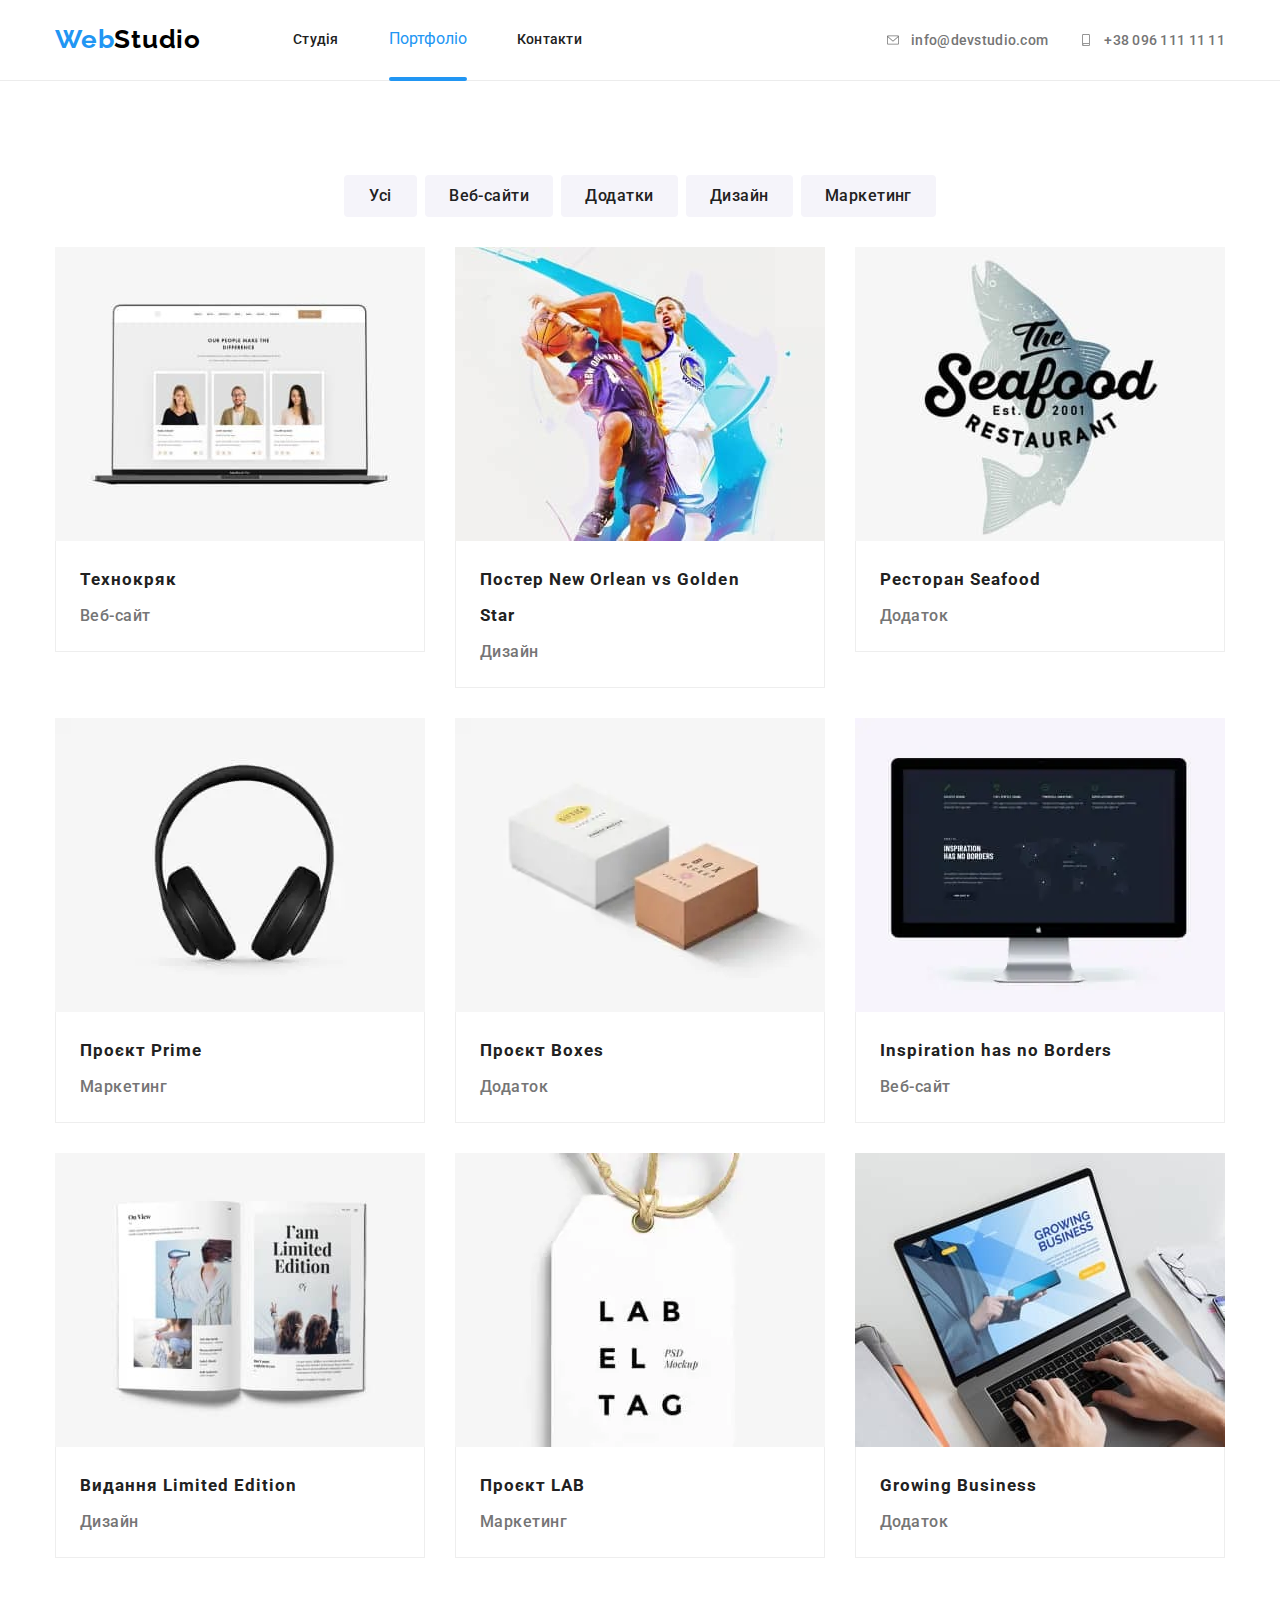
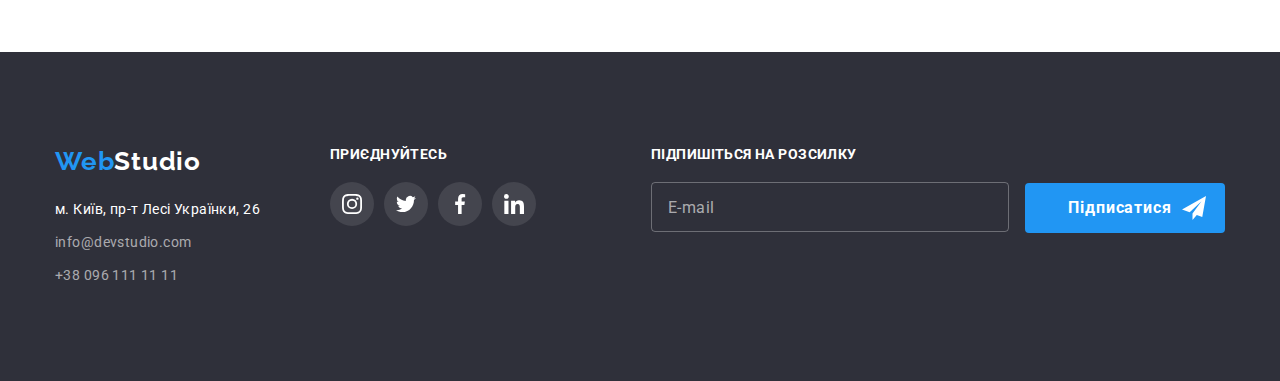
==== commit d964c34e: "There are 3 problems to fix" ====
--- a/portfolio.html
+++ b/portfolio.html
@@ -30,7 +30,7 @@
             <div class="email-phone-flex">
                 <ul class="email-phone">
                     <li class="email-phone__contacts">
-                        <a href="mailto:info@devstudio.com" class="email-phone__link">
+                        <a href="mailto:info@devstudio.com" class="email-phone__link email-phone__email">
                             <svg width="16" height="12" class="email-phone__icon">
                                 <use href="./images/icons.svg#icon-envelope"></use>
                             </svg>info@devstudio.com</a>
@@ -60,7 +60,7 @@
                     <ul class="mobile-menu">
                         <li class="mobile-menu__labels"><a class="mobile-menu__link" href="./index.html">Студія</a>
                         </li>
-                        <li class="mobile-menu__labels"><a class="mobile-menu__link" href="./portfolio.html">Портфоліо</a>
+                        <li class="mobile-menu__labels"><a class="mobile-menu__link mobile-menu__link_current" href="./portfolio.html">Портфоліо</a>
                         </li>
                         <li class="mobile-menu__labels"><a class="mobile-menu__link" href="#">Контакти</a></li>
                     </ul>
@@ -175,7 +175,7 @@
                             <p class="works-overlay">Ресурс пропонує комплексні пропозиції з різним рівнем функціоналу та сервісів. Все це дозволить відвідувачу отримати вичерпні відомості про компанію чи приватну особу.</p>
                         </div>
                         <div class="img-subscription">
-                            <h2 class="work-title">Постер New Orlean vs Golden <br>Star</h2>
+                            <h2 class="work-title">Постер New Orlean vs Golden Star</h2>
                             <p class="work-description">Дизайн</p>
                         </div>
                     </a>
--- a/css/main.min.css
+++ b/css/main.min.css
@@ -1 +1 @@
-:root{--main-text-color: #757575;--title-text-color: #212121;--second-text-color: #ffffff;--accent-color: #2196F3;--bcg-color: #FFFFFF;--bcgsecond-color: #F5F4FA;--bcgthird: #2F303A;--icon-color: #AFB1B8;--btn-bg-coor: #188CE8}.works-details,.logos-bg,.titles__icons-bg,.footer-social-link,.social-link,.social-flex,.modal-form-checkbox,.close-button{display:flex;justify-content:center;align-items:center}a{text-decoration:none}img{display:block;max-width:100%;height:auto}h1,h2,h3,p{margin-top:0;margin-bottom:0}ul{list-style:none;padding-left:0;margin-top:0;margin-bottom:0}body{font-family:"Roboto",sans-serif;text-decoration:none}.container{width:100%;padding-left:15px;padding-right:15px}@media screen and (min-width: 480px){.container{width:480px;margin-left:auto;margin-right:auto}}@media screen and (min-width: 768px){.container{width:768px}}@media screen and (min-width: 1200px){.container{width:1200px}}.section{padding-top:60px;padding-bottom:60px;margin-left:auto;margin-right:auto}@media screen and (min-width: 1200px){.section{padding-top:94px;padding-bottom:94px}}.logo{font-family:"Raleway";font-weight:700;font-size:24px;line-height:1.1666666667;letter-spacing:.03em;text-decoration:none;transition:color 250ms cubic-bezier(0.4, 0, 0.2, 1)}.logo:hover,.logo:focus{color:var(--accent-color)}@media screen and (min-width: 768px){.logo{font-weight:700;font-size:26px;line-height:1.1923076923;letter-spacing:.03em}}.menu{display:none}.email-phone{display:none}.main-header{position:relative;padding-top:16px;padding-bottom:16px;margin-left:auto;margin-right:auto}.header-nav{position:relative;display:flex;justify-content:space-between;align-items:center}@media screen and (min-width: 768px){.main-header{padding-top:26px;padding-bottom:26px}.navigation__logo{margin-right:87px}.menu{display:flex;justify-content:center;column-gap:50px}.menu__link{font-weight:500;font-size:14px;line-height:1.1428571429;letter-spacing:.02em;color:var(--title-text-color);transition:color 250ms cubic-bezier(0.4, 0, 0.2, 1)}.menu__link:hover,.menu__link:focus{color:var(--accent-color)}.menu__item{position:relative}.menu .menu__link_current{color:var(--accent-color)}.menu .menu__link_current::after{content:"";position:absolute;display:block;margin-left:auto;margin-right:auto;margin-top:28px;width:100%;height:4px;border-radius:2px;background-color:var(--accent-color)}}@media screen and (min-width: 1200px){.main-header{padding-top:24px;padding-bottom:25px;border-bottom:1px solid #ececec}.navigation__logo{margin-right:92px}}.email-phone{display:none}@media screen and (min-width: 768px){.email-phone-flex{display:flex;justify-content:space-between;align-content:center;margin-left:auto}.email-phone{display:block;margin-left:auto;padding-left:auto}.email-phone .email-phone__link{color:var(--main-text-color);font-weight:500;font-size:12px;line-height:1.1666666667;letter-spacing:.02em;transition:color 250ms cubic-bezier(0.4, 0, 0.2, 1)}.email-phone__icon{fill:var(--main-text-color);transition:fill 250ms cubic-bezier(0.4, 0, 0.2, 1)}.email-phone__link{display:flex;justify-content:center;align-items:center;gap:10px}.email-phone .email-phone__link:hover,.email-phone .email-phone__link:focus{color:var(--accent-color)}.email-phone__link:hover .email-phone__icon,.email-phone__link:focus .email-phone__icon{fill:var(--accent-color)}}@media screen and (min-width: 1200px){.email-phone .email-phone__link{font-weight:500;font-size:14px;line-height:1.1428571429;letter-spacing:.02em}.email-phone{display:flex;gap:30px;margin-left:auto;padding-left:auto}}.mobile-menu-btn{display:inline-flex;padding:0;margin:0;border:none;background-color:rgba(0,0,0,0);line-height:0;transition:cursor 250ms cubic-bezier(0.4, 0, 0.2, 1),fill 250ms cubic-bezier(0.4, 0, 0.2, 1)}.mobile-menu-btn:hover,.mobile-menu-btn:focus{cursor:pointer;fill:var(--accent-color)}.close-menu-btn{position:absolute;top:10px;right:15px;padding:0;margin:0;border:none;background-color:rgba(0,0,0,0);line-height:0;transition:cursor 250ms cubic-bezier(0.4, 0, 0.2, 1),fill 250ms cubic-bezier(0.4, 0, 0.2, 1)}.close-menu-btn:hover,.close-menu-btn:focus{fill:var(--accent-color);cursor:pointer}.mobile-menu-window{position:fixed;top:0;left:0;z-index:100;height:100%;background-color:var(--bcg-color);opacity:0;visibility:hidden;pointer-events:none;transition:opacity 250ms cubic-bezier(0.4, 0, 0.2, 1),visibility 250ms cubic-bezier(0.4, 0, 0.2, 1)}.mobile-menu-window.is-open{opacity:1;visibility:visible;pointer-events:auto}.mobile-menu-container{position:relative;padding-top:48px;padding-bottom:48px;padding-left:40px;height:100vh;display:flex;flex-direction:column}.mobile-menu__labels:not(:last-child){margin-bottom:32px}.mobile-menu__link{font-weight:500;font-size:40px;line-height:1.175;letter-spacing:.02em;color:var(--title-text-color);transition:color 250ms cubic-bezier(0.4, 0, 0.2, 1)}.mobile-menu__link:hover,.mobile-menu__link:focus{color:var(--accent-color)}.phone-email{margin-top:auto}.phone-email__contacts:not(:last-child){margin-bottom:32px}.phone-email__phone{font-weight:500;font-size:34px;line-height:1.1764705882;letter-spacing:.02em;color:var(--accent-color)}.phone-email__email{font-weight:500;font-size:24px;line-height:1.1666666667;letter-spacing:.02em;color:var(--main-text-color)}.socials-labels{display:flex;justify-content:space-between;align-items:center;gap:20px;margin-top:auto}.socials-labels__link{font-weight:500;font-size:18px;line-height:1.2222222222;letter-spacing:.02em;color:var(--accent-color)}.socials-labels__link::after{content:"";border:1px solid rgba(33,33,33,.2);transform:rotate(90deg);margin-left:10px}@media screen and (min-width: 768px){.mobile-menu-btn{display:none}}.modal-button{display:block;padding:10px 24px;border-radius:4px;margin-left:auto;margin-right:auto;min-width:200px;font-weight:700;font-size:16px;line-height:1.875;letter-spacing:.06em;color:#fff;border-color:rgba(0,0,0,0);background-color:var(--accent-color);cursor:pointer;transition:background-color 250ms cubic-bezier(0.4, 0, 0.2, 1),color 250ms cubic-bezier(0.4, 0, 0.2, 1)}.modal-button:hover{background-color:var(--btn-bg-coor);color:var(--second-text-color)}@media screen and (min-width: 1200px){.modal-button{padding:10px 32px;min-width:216px}}.backdrop{position:fixed;top:0;left:0;width:100%;height:100%;background-color:rgba(0,0,0,.2);transition:opacity 250ms cubic-bezier(0.4, 0, 0.2, 1),visibility 250ms cubic-bezier(0.4, 0, 0.2, 1)}.backdrop.is-hidden{visibility:hidden;opacity:0;pointer-events:none}.modal.is-hidden{transform:translate(-50%, -50%)}.modal{padding:40px;position:absolute;top:38%;left:50%;width:450px;height:609px;transform:translate(-50%, -50%);background-color:var(--bcg-color)}.close-button{position:absolute;top:8px;right:8px;width:30px;height:30px;padding:0;border:1px solid rgba(0,0,0,.1);border-radius:50%;background-color:rgba(0,0,0,0);transition:cursor 250ms cubic-bezier(0.4, 0, 0.2, 1)}.close-button:hover,.close-button:focus{cursor:pointer}@media screen and (min-width: 768px){.modal{top:47%}}@media screen and (min-width: 1200px){.modal{top:50%;width:528px;height:581px}}.modal-form{display:flex;flex-direction:column}.modal-form-name{margin-bottom:12px;font-weight:700;font-size:20px;line-height:1.5;letter-spacing:.03em;text-align:center}.modal-field-name{display:block;margin-bottom:4px;font-weight:400;font-size:12px;line-height:1.1666666667;letter-spacing:.01em;color:var(--main-text-color)}.modal-form-field{margin-bottom:10px}.modal-input-positionning{position:relative;display:block}.modal-form-input{width:100%;height:40px;padding-left:42px;border:1px solid rgba(33,33,33,.2);border-radius:4px;outline:none;cursor:pointer;transition:border 250ms cubic-bezier(0.4, 0, 0.2, 1)}.modal-form-input:focus{border-color:var(--accent-color)}.modal-field-icon{position:absolute;top:50%;left:12px;transform:translateY(-50%);fill:var(--title-text-color);transition:fill 250ms cubic-bezier(0.4, 0, 0.2, 1)}.modal-form-input:focus+.modal-field-icon{fill:var(--accent-color)}.modal-field-comment{margin-bottom:20px}.modal-form-comment{display:block;width:100%;height:120px;resize:none;border:1px solid rgba(33,33,33,.2);border-radius:4px;outline:none;cursor:pointer;padding:12px 16px;transition:border 250ms cubic-bezier(0.4, 0, 0.2, 1)}.modal-form-comment:focus{border-color:var(--accent-color)}.modal-form-comment::placeholder{font-weight:400;font-size:12px;line-height:1.1666666667;letter-spacing:.01em;color:rgba(117,117,117,.5)}.icon-checkbox{width:16px;height:15px;border:1px solid;margin-right:8px;border-color:var(--title-text-color);border-radius:2px;cursor:pointer;transition:background-color 250ms cubic-bezier(0.4, 0, 0.2, 1),border-color 250ms cubic-bezier(0.4, 0, 0.2, 1)}.icon-checkbox-visibility{display:none;fill:var(--bcg-color)}.modal-checkbox:checked+.icon-checkbox .icon-checkbox-visibility{display:block}.modal-checkbox{position:absolute;appearance:none}.modal-checkbox:checked+.icon-checkbox{background-color:var(--accent-color);border-color:rgba(0,0,0,0)}.modal-form-checkbox{margin-bottom:30px}.modal-policy-text{font-weight:400;font-size:12px;line-height:1.1666666667;letter-spacing:.03em;color:var(--main-text-color)}.policy-link-color{color:var(--accent-color);text-decoration-line:underline}.modal-send-button{min-width:200px;min-height:50px;margin-left:auto;margin-right:auto;padding:10px 52px;border:1px solid rgba(0,0,0,0);border-radius:4px;background-color:var(--btn-bg-coor);color:var(--second-text-color);cursor:pointer;font-weight:700;font-size:16px;line-height:1.875;letter-spacing:.06em;text-align:center;transition:box-shadow 250ms cubic-bezier(0.4, 0, 0.2, 1)}.modal-send-button:focus,.modal-send-button:hover{box-shadow:0px 4px 4px rgba(0,0,0,.15);outline:none}@media screen and (min-width: 768px){.modal-form-name{font-weight:700;font-size:20px;line-height:1.15;letter-spacing:.03em}}@media screen and (min-width: 1200px){.modal-policy-text{font-weight:400;font-size:14px;line-height:1.7142857143;letter-spacing:.03em}}.social-flex{gap:10px;padding-bottom:30px}.social-item{fill:var(--icon-color);transition:fill 250ms cubic-bezier(0.4, 0, 0.2, 1)}.social-link:hover .social-item,.social-link:focus .social-item{fill:var(--bcg-color)}.social-link{width:44px;height:44px;border-radius:50%;background-color:var(--bcg-color);transition:background-color 250ms cubic-bezier(0.4, 0, 0.2, 1)}.social-link:hover,.social-link:focus{background-color:var(--accent-color)}footer{background-color:var(--bcgthird)}footer .logo{display:block;margin-bottom:20px;font-family:"Raleway";font-weight:700;font-size:24px;line-height:1.1666666667;letter-spacing:.03em;text-align:center}@media screen and (min-width: 1200px){footer .logo{font-weight:700;font-size:26px;line-height:1.1923076923;letter-spacing:.03em;text-align:left}}.adresses{font-weight:400;font-size:14px;line-height:1.7142857143;letter-spacing:.03em;font-style:normal;text-align:center}.contacts-list:not(:last-child){margin-bottom:9px}.post-address{color:var(--second-text-color);transition:color 250ms cubic-bezier(0.4, 0, 0.2, 1)}.post-address:hover,.post-address:focus{color:#2196f3}.contacts-footer{color:rgba(255,255,255,.6);transition:color 250ms cubic-bezier(0.4, 0, 0.2, 1)}.contacts-footer:hover,.contacts-footer:focus{color:var(--accent-color)}@media screen and (min-width: 1200px){.adresses{text-align:left}.post-address{display:inline}}.footer-social-cta{margin-bottom:20px;font-weight:700;font-size:14px;line-height:1.1428571429;letter-spacing:.03em;text-transform:uppercase;color:var(--second-text-color);text-align:center}.footer-socials{display:flex;justify-content:center;align-items:center;gap:10px}.footer-social-link{width:44px;height:44px;border-radius:50%;background-color:rgba(255,255,255,.1);transition:background-color 250ms cubic-bezier(0.4, 0, 0.2, 1)}.footer-social-link:hover,.footer-social-link:focus{background-color:var(--accent-color)}.footer-social-item{fill:var(--second-text-color);transition:fill 250ms cubic-bezier(0.4, 0, 0.2, 1)}.footer-social-link .footer-social-item:hover,.footer-social-link .footer-social-item:focus{fill:var(--bcg-color)}@media screen and (min-width: 1200px){.footer-social-cta{text-align:left}}.footer-right-label{margin-bottom:20px;font-weight:700;font-size:14px;line-height:1.1428571429;letter-spacing:.03em;text-transform:uppercase;color:var(--second-text-color);text-align:center}.sendout-subscription{min-width:450px;min-height:156px;display:flex;justify-content:center}.subscription-button{display:block;position:relative;min-width:200px;min-height:50px;margin-left:auto;margin-right:auto;border-radius:4px;font-weight:700;font-size:16px;line-height:1.875;letter-spacing:.06em;text-align:center;color:#fff;background-color:var(--accent-color);cursor:pointer;border-color:rgba(0,0,0,0);transition:cursor 250ms cubic-bezier(0.4, 0, 0.2, 1),background-color 250ms cubic-bezier(0.4, 0, 0.2, 1)}.subscription-button:hover,.subscription-button:focus{background-color:var(--btn-bg-coor)}.subscription-text{margin-right:10px}.subscription-button-icon{position:absolute;top:50%;left:auto;width:24px;height:24px;transform:translateY(-50%);padding:0}.email-input{width:100%;height:50px;margin-bottom:20px;padding-left:16px;border:1px solid rgba(255,255,255,.3);border-radius:4px;background-color:rgba(0,0,0,0);color:var(--second-text-color)}.email-input::placeholder{font-weight:400;font-size:16px;line-height:1.25;letter-spacing:.03em;color:rgba(255,255,255,.6)}@media screen and (min-width: 768px){.email-input{width:450px}.sendout-subscription{display:inline-block;min-width:570px;min-height:86px}.subscription-label{margin-left:166px}}@media screen and (min-width: 1200px){.sendout-subscription{justify-content:space-between}.footer-right-label{text-align:left}.subscription-label{margin-left:0;margin-right:12px}.email-input{width:358px}.subscription-button{display:inline;margin-left:0}}.footer-split{display:flex;flex-direction:column;justify-content:space-between;gap:60px}.footer-right{margin-right:0;margin-left:0}.footer-tablet{display:flex;flex-direction:column;justify-content:space-between;gap:60px}@media screen and (min-width: 768px){.footer-tablet{flex-direction:row;margin-left:76px;margin-right:89px}}@media screen and (min-width: 1200px){.footer-split{flex-direction:row}.footer-tablet{margin-left:0;margin-right:0;gap:0}.footer-left{margin-right:70px}}.hero{padding-top:118px;padding-bottom:118px}.hero__overlay{width:100%;margin-left:auto;margin-right:auto;background-color:#c4c4c4;background-image:linear-gradient(rgba(47, 48, 58, 0.4), rgba(47, 48, 58, 0.4)),url(../images/index.photos/hero-bcg-mobile.jpg);background-position:center;background-repeat:no-repeat;background-size:cover}.hero__text{width:80%;margin:0 auto 30px;font-weight:900;font-size:26px;line-height:1.6153846154;letter-spacing:.06em;text-transform:uppercase;text-align:center;color:var(--second-text-color)}@media screen and (min-device-pixel-ratio: 2)and (max-width: 767px),screen and (min-resolution: 192dpi)and (max-width: 767px),screen and (min-resolution: 2dppx)and (max-width: 767px){.hero__overlay{background-image:linear-gradient(rgba(47, 48, 58, 0.4), rgba(47, 48, 58, 0.4)),url(../images/index.photos/hero-bcg-mobile@2x.jpg)}}@media screen and (min-width: 768px){.hero__overlay{background-image:linear-gradient(rgba(47, 48, 58, 0.4), rgba(47, 48, 58, 0.4)),url(../images/index.photos/hero-bcg-tablet.jpg)}}@media screen and (min-device-pixel-ratio: 2)and (min-width: 768px),screen and (min-resolution: 192dpi)and (min-width: 768px),screen and (min-resolution: 2dppx)and (min-width: 768px){.hero__overlay{background-image:linear-gradient(rgba(47, 48, 58, 0.4), rgba(47, 48, 58, 0.4)),url(../images/index.photos/hero-bcg-tablet@2x.jpg)}}@media screen and (min-width: 1200px){.hero{padding-top:200px;padding-bottom:200px}.hero__overlay{max-width:1600px;background-image:linear-gradient(rgba(47, 48, 58, 0.4), rgba(47, 48, 58, 0.4)),url(../images/index.photos/hero-bcg-desktop.jpg)}.hero__text{width:60%;font-weight:900;font-size:44px;line-height:1.3636363636;letter-spacing:.06em}}@media screen and (min-device-pixel-ratio: 2)and (min-width: 1200px),screen and (min-resolution: 192dpi)and (min-width: 1200px),screen and (min-resolution: 2dppx)and (min-width: 1200px){.hero__overlay{background-image:linear-gradient(rgba(47, 48, 58, 0.4), rgba(47, 48, 58, 0.4)),url(../images/index.photos/hero-bcg-desktop@2x.jpg)}}.titles__list{margin:auto;margin-left:auto}@media screen and (max-width: 767px){.titles__list:not(:last-child){margin-bottom:30px}}.titles__label{margin-bottom:10px;font-weight:700;font-size:14px;line-height:1.1428571429;letter-spacing:.03em;text-transform:uppercase;color:var(--headlines-title);text-align:center}.titles__text{margin-left:auto;margin-right:auto;color:var(--main-text-color);font-size:14px;line-height:1.71;letter-spacing:.03em}.titles__icons-bg{height:120px;margin-bottom:30px;background-color:var(--bcgsecond-color);border-radius:4px}@media screen and (min-width: 768px){.titles{display:flex;flex-wrap:wrap;margin:-15px}.titles__list{flex-basis:calc((100% - 60px)/2);margin:15px}.titles__icons-bg{min-width:354px}}@media screen and (min-width: 1200px){.titles__list{flex-basis:calc((100% - 120px)/4);margin:15px}.titles__icons-bg{min-width:270px}.special{padding-top:94px}}@media screen and (min-width: 1200px){.skills{margin-bottom:50px;font-weight:700;font-size:36px;line-height:1.17;text-align:center;letter-spacing:.03em;color:var(--title-text-color)}.images{display:flex;justify-content:space-between;column-gap:30px}.skills-list{position:relative}.skills-label{position:absolute;display:flex;justify-content:center;align-items:center;width:100%;height:70px;bottom:0;font-weight:700;font-size:14px;line-height:1.1428571429;letter-spacing:.03em;text-align:center;text-transform:uppercase;color:var(--second-text-color);background-color:rgba(47,48,58,.8)}}@media screen and (max-width: 1199px){.main-skills{display:none}}.team{background-color:var(--bcgsecond-color)}.team-label{margin-bottom:30px;font-weight:700;font-size:28px;line-height:1.1785714286;letter-spacing:.03em;text-align:center;color:var(--title-text-color)}.team-card{border:1px;border-radius:0 0 4px 4px;background-color:var(--bcg-color);box-shadow:0px 1px 3px rgba(0,0,0,.12),0px 1px 1px rgba(0,0,0,.14),0px 2px 1px rgba(0,0,0,.2)}.team-list{display:flex;flex-direction:column;justify-content:space-between;align-items:center;gap:30px}.team-member{padding-top:30px;margin-bottom:10px;font-weight:500;font-size:16px;line-height:1.1875;letter-spacing:.03em;text-align:center;color:var(--headlines-title)}.team-profession{margin-bottom:16px;font-weight:400;font-size:16px;line-height:1.1875;letter-spacing:.03em;color:var(--main-text-color);text-align:center}@media screen and (min-width: 768px){.team-list{flex-direction:row;flex-wrap:wrap;justify-content:center;flex-basis:calc((100% - 60px)/2);align-items:unset}}@media screen and (min-width: 1200px){.team-label{margin-bottom:50px;font-weight:700;font-size:36px;line-height:1.1666666667;letter-spacing:.03em}}.clients-label{margin-bottom:30px;font-weight:700;font-size:28px;line-height:1.1785714286;letter-spacing:.03em;text-align:center;letter-spacing:.03em;color:var(--title-text-color)}.clients-logos{display:flex;justify-content:center;flex-wrap:wrap;gap:30px}.logos-list{flex-basis:calc((100% - 60px)/2)}.logos-bg{height:92px;border:1px solid var(--icon-color);border-radius:4px;transition:border-color 250ms cubic-bezier(0.4, 0, 0.2, 1)}.logos-bg:hover,.logos-bg:focus{border-color:var(--accent-color)}.logo-item{fill:var(--icon-color);transition:fill 250ms cubic-bezier(0.4, 0, 0.2, 1)}.logos-bg:hover .logo-item,.logos-bg:focus .logo-item{fill:var(--accent-color)}@media screen and (min-width: 768px){.logos-list{flex-basis:calc((100% - 90px)/3)}}@media screen and (min-width: 1200px){.clients-logos{flex-wrap:nowrap}.clients-label{margin-bottom:50px;font-weight:700;font-size:36px;line-height:1.1666666667;letter-spacing:.03em}}.portfolio-page .filters{background-color:var(--bcgsecond-color)}.filters-list{display:flex;flex-wrap:wrap;margin-bottom:40px;column-gap:8px}.filter-item:not(:last-child){margin-bottom:15px}.filter-button{padding:6px 22px;border-radius:4px;min-width:73px;border-color:rgba(0,0,0,0);font-family:inherit;font-weight:500;font-size:16px;line-height:1.625;letter-spacing:.03em;text-align:center;color:var(--title-text-color);cursor:pointer;transition:color 250ms cubic-bezier(0.4, 0, 0.2, 1),background-color 250ms cubic-bezier(0.4, 0, 0.2, 1),box-shadow 250ms cubic-bezier(0.4, 0, 0.2, 1)}.filter-button:hover,.filter-button:focus{color:var(--second-text-color);background-color:var(--accent-color);box-shadow:0px 3px 1px rgba(0,0,0,.1),0px 1px 2px rgba(0,0,0,.08),0px 2px 2px rgba(0,0,0,.12)}.filters-list .current{color:var(--second-text-color);background-color:var(--accent-color)}.img-subscription{padding:20px 24px;border-right:1px solid #eee;border-bottom:1px solid #eee;border-left:1px solid #eee}.work-description{font-weight:500;font-size:16px;line-height:1.875;letter-spacing:.03em;color:var(--main-text-color)}.work-title{margin-bottom:4px;font-weight:700;font-size:18px;line-height:2;letter-spacing:.06em;color:var(--title-text-color)}.works-link{display:block;transition:box-shadow 250ms cubic-bezier(0.4, 0, 0.2, 1)}.works-link:hover,.works-link:focus{box-shadow:0px 1px 1px rgba(0,0,0,.12),0px 4px 4px rgba(0,0,0,.06),1px 4px 6px rgba(0,0,0,.16)}.works-details{position:relative;overflow:hidden}.works-overlay{position:absolute;top:0;left:0;display:block;width:100%;height:100%;padding:63px 24px;font-weight:400;font-size:18px;line-height:1.5555555556;letter-spacing:.03em;color:var(--second-text-color);background-color:rgba(33,150,243,.9);transform:translateY(101%);overflow:auto;transition:transform 250ms cubic-bezier(0.4, 0, 0.2, 1)}.works-link:hover .works-overlay,.works-link:focus .works-overlay{transform:translateY(0)}@media screen and (min-width: 768px){.filters-list{flex-wrap:nowrap;justify-content:center;margin-bottom:30px}.filter-item:not(:last-child){margin-bottom:0}.works-list{display:flex;flex-basis:50%;gap:30px;flex-wrap:wrap}}/*# sourceMappingURL=main.min.css.map */+:root{--main-text-color: #757575;--title-text-color: #212121;--second-text-color: #ffffff;--accent-color: #2196F3;--bcg-color: #FFFFFF;--bcgsecond-color: #F5F4FA;--bcgthird: #2F303A;--icon-color: #AFB1B8;--btn-bg-coor: #188CE8}.works-details,.logos-bg,.titles__icons-bg,.footer-social-link,.social-link,.social-flex,.modal-form-checkbox,.close-button{display:flex;justify-content:center;align-items:center}a{text-decoration:none}img{display:block;max-width:100%;height:auto}h1,h2,h3,p{margin-top:0;margin-bottom:0}ul{list-style:none;padding-left:0;margin-top:0;margin-bottom:0}body{font-family:"Roboto",sans-serif;text-decoration:none}.container{width:100%;padding-left:15px;padding-right:15px}@media screen and (min-width: 480px){.container{width:480px;margin-left:auto;margin-right:auto}}@media screen and (min-width: 768px){.container{width:768px}}@media screen and (min-width: 1200px){.container{width:1200px}}.section{padding-top:60px;padding-bottom:60px;margin-left:auto;margin-right:auto}@media screen and (min-width: 1200px){.section{padding-top:94px;padding-bottom:94px}}.logo{font-family:"Raleway";font-weight:700;font-size:24px;line-height:1.1666666667;letter-spacing:.03em;text-decoration:none;transition:color 250ms cubic-bezier(0.4, 0, 0.2, 1)}.logo:hover,.logo:focus{color:var(--accent-color)}@media screen and (min-width: 768px){.logo{font-weight:700;font-size:26px;line-height:1.1923076923;letter-spacing:.03em}}.menu{display:none}.email-phone{display:none}.main-header{position:relative;padding-top:16px;padding-bottom:16px;margin-left:auto;margin-right:auto}.header-nav{position:relative;display:flex;justify-content:space-between;align-items:center}@media screen and (min-width: 768px){.main-header{padding-top:26px;padding-bottom:26px}.navigation__logo{margin-right:87px}.menu{display:flex;justify-content:center;column-gap:50px}.menu__link{font-weight:500;font-size:14px;line-height:1.1428571429;letter-spacing:.02em;color:var(--title-text-color);transition:color 250ms cubic-bezier(0.4, 0, 0.2, 1)}.menu__link:hover,.menu__link:focus{color:var(--accent-color)}.menu__item{position:relative}.menu .menu__link_current{color:var(--accent-color)}.menu .menu__link_current::after{content:"";position:absolute;display:block;margin-left:auto;margin-right:auto;margin-top:28px;width:100%;height:4px;border-radius:2px;background-color:var(--accent-color)}}@media screen and (min-width: 1200px){.main-header{padding-top:24px;padding-bottom:25px;border-bottom:1px solid #ececec}.navigation__logo{margin-right:92px}}.email-phone{display:none}@media screen and (min-width: 768px){.email-phone-flex{display:flex;justify-content:space-between;align-content:center;margin-left:auto}.email-phone{display:block;margin-left:auto;padding-left:auto}.email-phone .email-phone__link{color:var(--main-text-color);font-weight:500;font-size:12px;line-height:1.1666666667;letter-spacing:.02em;transition:color 250ms cubic-bezier(0.4, 0, 0.2, 1)}.email-phone__email{margin-bottom:10px}.email-phone__icon{fill:var(--main-text-color);transition:fill 250ms cubic-bezier(0.4, 0, 0.2, 1)}.email-phone__link{display:flex;justify-content:center;align-items:center;justify-content:flex-start;gap:10px}.email-phone .email-phone__link:hover,.email-phone .email-phone__link:focus{color:var(--accent-color)}.email-phone__link:hover .email-phone__icon,.email-phone__link:focus .email-phone__icon{fill:var(--accent-color)}}@media screen and (min-width: 1200px){.email-phone .email-phone__link{font-weight:500;font-size:14px;line-height:1.1428571429;letter-spacing:.02em}.email-phone{display:flex;gap:30px;margin-left:auto;padding-left:auto}.email-phone__email{margin-bottom:0}}.mobile-menu-btn{display:inline-flex;padding:0;margin:0;border:none;background-color:rgba(0,0,0,0);line-height:0;transition:cursor 250ms cubic-bezier(0.4, 0, 0.2, 1),fill 250ms cubic-bezier(0.4, 0, 0.2, 1)}.mobile-menu-btn:hover,.mobile-menu-btn:focus{cursor:pointer;fill:var(--accent-color)}.close-menu-btn{position:absolute;top:10px;right:15px;padding:0;margin:0;border:none;background-color:rgba(0,0,0,0);line-height:0;transition:cursor 250ms cubic-bezier(0.4, 0, 0.2, 1),fill 250ms cubic-bezier(0.4, 0, 0.2, 1)}.close-menu-btn:hover,.close-menu-btn:focus{fill:var(--accent-color);cursor:pointer}.mobile-menu-window{width:100%;position:fixed;top:0;left:0;z-index:100;height:100%;background-color:var(--bcg-color);opacity:0;visibility:hidden;pointer-events:none;transition:opacity 250ms cubic-bezier(0.4, 0, 0.2, 1),visibility 250ms cubic-bezier(0.4, 0, 0.2, 1)}.mobile-menu-window.is-open{opacity:1;visibility:visible;pointer-events:auto}.mobile-menu-container{position:relative;padding-top:48px;padding-bottom:48px;padding-left:40px;height:100vh;display:flex;flex-direction:column}.mobile-menu__labels:not(:last-child){margin-bottom:32px}.mobile-menu__link{font-weight:500;font-size:40px;line-height:1.175;letter-spacing:.02em;color:var(--title-text-color);transition:color 250ms cubic-bezier(0.4, 0, 0.2, 1)}.mobile-menu__link:hover,.mobile-menu__link:focus{color:var(--accent-color)}.mobile-menu__link_current{color:var(--accent-color)}.phone-email{margin-top:auto}.phone-email__contacts:not(:last-child){margin-bottom:32px}.phone-email__phone{font-weight:500;font-size:34px;line-height:1.1764705882;letter-spacing:.02em;color:var(--accent-color)}.phone-email__email{font-weight:500;font-size:24px;line-height:1.1666666667;letter-spacing:.02em;color:var(--main-text-color)}.socials-labels{display:flex;justify-content:space-between;align-items:center;gap:20px;margin-top:auto}.socials-labels__link{font-weight:500;font-size:18px;line-height:1.2222222222;letter-spacing:.02em;color:var(--accent-color)}.socials-labels__link::after{display:inline-block;content:"";border:1px solid rgba(33,33,33,.2);transform:rotate(90deg);margin-left:10px}@media screen and (min-width: 768px){.mobile-menu-btn{display:none}}.modal-button{display:block;padding:10px 24px;border-radius:4px;margin-left:auto;margin-right:auto;min-width:200px;font-weight:700;font-size:16px;line-height:1.875;letter-spacing:.06em;color:#fff;border-color:rgba(0,0,0,0);background-color:var(--accent-color);cursor:pointer;transition:background-color 250ms cubic-bezier(0.4, 0, 0.2, 1),color 250ms cubic-bezier(0.4, 0, 0.2, 1)}.modal-button:hover{background-color:var(--btn-bg-coor);color:var(--second-text-color)}@media screen and (min-width: 1200px){.modal-button{padding:10px 32px;min-width:216px}}.backdrop{position:fixed;top:0;left:0;width:100%;height:100%;background-color:rgba(0,0,0,.2);transition:opacity 250ms cubic-bezier(0.4, 0, 0.2, 1),visibility 250ms cubic-bezier(0.4, 0, 0.2, 1)}.backdrop.is-hidden{visibility:hidden;opacity:0;pointer-events:none}.modal.is-hidden{transform:translate(-50%, -50%)}.modal{padding:40px;position:absolute;top:38%;left:50%;width:100%;max-width:450px;min-height:609px;transform:translate(-50%, -50%);background-color:var(--bcg-color)}.close-button{position:absolute;top:8px;right:8px;width:30px;height:30px;padding:0;border:1px solid rgba(0,0,0,.1);border-radius:50%;background-color:rgba(0,0,0,0);transition:cursor 250ms cubic-bezier(0.4, 0, 0.2, 1)}.close-button:hover,.close-button:focus{cursor:pointer}@media screen and (min-width: 768px){.modal{top:47%}}@media screen and (min-width: 1200px){.modal{top:50%;width:528px;height:581px}}.modal-form{display:flex;flex-direction:column}.modal-form-name{margin-bottom:12px;font-weight:700;font-size:20px;line-height:1.5;letter-spacing:.03em;text-align:center}.modal-field-name{display:block;margin-bottom:4px;font-weight:400;font-size:12px;line-height:1.1666666667;letter-spacing:.01em;color:var(--main-text-color)}.modal-form-field{margin-bottom:10px}.modal-input-positionning{position:relative;display:block}.modal-form-input{width:100%;height:40px;padding-left:42px;border:1px solid rgba(33,33,33,.2);border-radius:4px;outline:none;cursor:pointer;transition:border 250ms cubic-bezier(0.4, 0, 0.2, 1)}.modal-form-input:focus{border-color:var(--accent-color)}.modal-field-icon{position:absolute;top:50%;left:12px;transform:translateY(-50%);fill:var(--title-text-color);transition:fill 250ms cubic-bezier(0.4, 0, 0.2, 1)}.modal-form-input:focus+.modal-field-icon{fill:var(--accent-color)}.modal-field-comment{margin-bottom:20px}.modal-form-comment{display:block;width:100%;height:120px;resize:none;border:1px solid rgba(33,33,33,.2);border-radius:4px;outline:none;cursor:pointer;padding:12px 16px;transition:border 250ms cubic-bezier(0.4, 0, 0.2, 1)}.modal-form-comment:focus{border-color:var(--accent-color)}.modal-form-comment::placeholder{font-weight:400;font-size:12px;line-height:1.1666666667;letter-spacing:.01em;color:rgba(117,117,117,.5)}.icon-checkbox{width:16px;height:15px;border:1px solid;margin-right:8px;border-color:var(--title-text-color);border-radius:2px;cursor:pointer;transition:background-color 250ms cubic-bezier(0.4, 0, 0.2, 1),border-color 250ms cubic-bezier(0.4, 0, 0.2, 1)}.icon-checkbox-visibility{display:none;fill:var(--bcg-color)}.modal-checkbox:checked+.icon-checkbox .icon-checkbox-visibility{display:block}.modal-checkbox{position:absolute;appearance:none}.modal-checkbox:checked+.icon-checkbox{background-color:var(--accent-color);border-color:rgba(0,0,0,0)}.modal-form-checkbox{margin-bottom:30px}.modal-policy-text{font-weight:400;font-size:12px;line-height:1.1666666667;letter-spacing:.03em;color:var(--main-text-color)}.policy-link-color{color:var(--accent-color);text-decoration-line:underline}.modal-send-button{min-width:200px;min-height:50px;margin-left:auto;margin-right:auto;padding:10px 52px;border:1px solid rgba(0,0,0,0);border-radius:4px;background-color:var(--btn-bg-coor);color:var(--second-text-color);cursor:pointer;font-weight:700;font-size:16px;line-height:1.875;letter-spacing:.06em;text-align:center;transition:box-shadow 250ms cubic-bezier(0.4, 0, 0.2, 1)}.modal-send-button:focus,.modal-send-button:hover{box-shadow:0px 4px 4px rgba(0,0,0,.15);outline:none}@media screen and (min-width: 768px){.modal-form-name{font-weight:700;font-size:20px;line-height:1.15;letter-spacing:.03em}}@media screen and (min-width: 1200px){.modal-policy-text{font-weight:400;font-size:14px;line-height:1.7142857143;letter-spacing:.03em}}.social-flex{gap:10px;padding-bottom:30px}.social-item{fill:var(--icon-color);transition:fill 250ms cubic-bezier(0.4, 0, 0.2, 1)}.social-link:hover .social-item,.social-link:focus .social-item{fill:var(--bcg-color)}.social-link{width:44px;height:44px;border-radius:50%;background-color:var(--bcg-color);transition:background-color 250ms cubic-bezier(0.4, 0, 0.2, 1)}.social-link:hover,.social-link:focus{background-color:var(--accent-color)}footer{background-color:var(--bcgthird)}footer .logo{display:block;margin-bottom:20px;font-family:"Raleway";font-weight:700;font-size:24px;line-height:1.1666666667;letter-spacing:.03em;text-align:center}@media screen and (min-width: 1200px){footer .logo{font-weight:700;font-size:26px;line-height:1.1923076923;letter-spacing:.03em;text-align:left}}.adresses{font-weight:400;font-size:14px;line-height:1.7142857143;letter-spacing:.03em;font-style:normal;text-align:center}.contacts-list:not(:last-child){margin-bottom:9px}.post-address{color:var(--second-text-color);transition:color 250ms cubic-bezier(0.4, 0, 0.2, 1)}.post-address:hover,.post-address:focus{color:#2196f3}.contacts-footer{color:rgba(255,255,255,.6);transition:color 250ms cubic-bezier(0.4, 0, 0.2, 1)}.contacts-footer:hover,.contacts-footer:focus{color:var(--accent-color)}@media screen and (min-width: 1200px){.adresses{text-align:left}.post-address{display:inline}}.footer-social-cta{margin-bottom:20px;font-weight:700;font-size:14px;line-height:1.1428571429;letter-spacing:.03em;text-transform:uppercase;color:var(--second-text-color);text-align:center}.footer-socials{display:flex;justify-content:center;align-items:center;gap:10px}.footer-social-link{width:44px;height:44px;border-radius:50%;background-color:rgba(255,255,255,.1);transition:background-color 250ms cubic-bezier(0.4, 0, 0.2, 1)}.footer-social-link:hover,.footer-social-link:focus{background-color:var(--accent-color)}.footer-social-item{fill:var(--second-text-color);transition:fill 250ms cubic-bezier(0.4, 0, 0.2, 1)}.footer-social-link .footer-social-item:hover,.footer-social-link .footer-social-item:focus{fill:var(--bcg-color)}@media screen and (min-width: 1200px){.footer-social-cta{text-align:left}}.footer-right-label{margin-bottom:20px;font-weight:700;font-size:14px;line-height:1.1428571429;letter-spacing:.03em;text-transform:uppercase;color:var(--second-text-color);text-align:center}.sendout-subscription{min-width:450px;min-height:156px;display:flex;justify-content:center}.subscription-button{display:block;position:relative;min-width:200px;min-height:50px;margin-left:auto;margin-right:auto;border-radius:4px;font-weight:700;font-size:16px;line-height:1.875;letter-spacing:.06em;text-align:center;color:#fff;background-color:var(--accent-color);cursor:pointer;border-color:rgba(0,0,0,0);transition:cursor 250ms cubic-bezier(0.4, 0, 0.2, 1),background-color 250ms cubic-bezier(0.4, 0, 0.2, 1)}.subscription-button:hover,.subscription-button:focus{background-color:var(--btn-bg-coor)}.subscription-text{margin-right:10px}.subscription-button-icon{position:absolute;top:50%;left:auto;width:24px;height:24px;transform:translateY(-50%);padding:0}.email-input{width:100%;height:50px;margin-bottom:20px;padding-left:16px;border:1px solid rgba(255,255,255,.3);border-radius:4px;background-color:rgba(0,0,0,0);color:var(--second-text-color)}.email-input::placeholder{font-weight:400;font-size:16px;line-height:1.25;letter-spacing:.03em;color:rgba(255,255,255,.6)}@media screen and (min-width: 768px){.email-input{width:450px}.sendout-subscription{display:inline-block;min-width:570px;min-height:86px}.subscription-label{margin-left:166px}}@media screen and (min-width: 1200px){.sendout-subscription{justify-content:space-between}.footer-right-label{text-align:left}.subscription-label{margin-left:0;margin-right:12px}.email-input{width:358px}.subscription-button{display:inline;margin-left:0}}.footer-split{display:flex;flex-direction:column;justify-content:space-between;gap:60px}.footer-right{margin-right:0;margin-left:0}.footer-tablet{display:flex;flex-direction:column;justify-content:space-between;gap:60px}@media screen and (min-width: 768px){.footer-tablet{flex-direction:row;margin-left:76px;margin-right:89px}}@media screen and (min-width: 1200px){.footer-split{flex-direction:row}.footer-tablet{margin-left:0;margin-right:0;gap:0}.footer-left{margin-right:70px}}.hero{padding-top:118px;padding-bottom:118px}.hero__overlay{width:100%;margin-left:auto;margin-right:auto;background-color:#c4c4c4;background-image:linear-gradient(rgba(47, 48, 58, 0.4), rgba(47, 48, 58, 0.4)),url(../images/index.photos/hero-bcg-mobile.jpg);background-position:center;background-repeat:no-repeat;background-size:cover}.hero__text{width:95%;margin:0 auto 30px;font-weight:900;font-size:26px;line-height:1.6153846154;letter-spacing:.06em;text-transform:uppercase;text-align:center;color:var(--second-text-color)}@media screen and (min-device-pixel-ratio: 2)and (max-width: 767px),screen and (min-resolution: 192dpi)and (max-width: 767px),screen and (min-resolution: 2dppx)and (max-width: 767px){.hero__overlay{background-image:linear-gradient(rgba(47, 48, 58, 0.4), rgba(47, 48, 58, 0.4)),url(../images/index.photos/hero-bcg-mobile@2x.jpg)}}@media screen and (min-width: 768px){.hero__overlay{background-image:linear-gradient(rgba(47, 48, 58, 0.4), rgba(47, 48, 58, 0.4)),url(../images/index.photos/hero-bcg-tablet.jpg)}}@media screen and (min-device-pixel-ratio: 2)and (min-width: 768px),screen and (min-resolution: 192dpi)and (min-width: 768px),screen and (min-resolution: 2dppx)and (min-width: 768px){.hero__overlay{background-image:linear-gradient(rgba(47, 48, 58, 0.4), rgba(47, 48, 58, 0.4)),url(../images/index.photos/hero-bcg-tablet@2x.jpg)}}@media screen and (min-width: 768px){.hero__text{width:60%}}@media screen and (min-width: 1200px){.hero{padding-top:200px;padding-bottom:200px}.hero__overlay{max-width:1600px;background-image:linear-gradient(rgba(47, 48, 58, 0.4), rgba(47, 48, 58, 0.4)),url(../images/index.photos/hero-bcg-desktop.jpg)}.hero__text{font-weight:900;font-size:44px;line-height:1.3636363636;letter-spacing:.06em}}@media screen and (min-device-pixel-ratio: 2)and (min-width: 1200px),screen and (min-resolution: 192dpi)and (min-width: 1200px),screen and (min-resolution: 2dppx)and (min-width: 1200px){.hero__overlay{background-image:linear-gradient(rgba(47, 48, 58, 0.4), rgba(47, 48, 58, 0.4)),url(../images/index.photos/hero-bcg-desktop@2x.jpg)}}.titles__list{margin:auto;margin-left:auto}@media screen and (max-width: 767px){.titles__list:not(:last-child){margin-bottom:30px}}.titles__label{margin-bottom:10px;font-weight:700;font-size:14px;line-height:1.1428571429;letter-spacing:.03em;text-transform:uppercase;color:var(--headlines-title);text-align:center}.titles__text{margin-left:auto;margin-right:auto;color:var(--main-text-color);font-size:14px;line-height:1.71;letter-spacing:.03em}.titles__icons-bg{height:120px;margin-bottom:30px;background-color:var(--bcgsecond-color);border-radius:4px}@media screen and (min-width: 768px){.titles{display:flex;flex-wrap:wrap;margin:-15px}.titles__list{flex-basis:calc((100% - 60px)/2);margin:15px}.titles__icons-bg{min-width:354px}.titles__label{text-align:left}}@media screen and (min-width: 1200px){.titles__list{flex-basis:calc((100% - 120px)/4);margin:15px}.titles__icons-bg{min-width:270px}.special{padding-top:94px}}@media screen and (min-width: 1200px){.main-skills{padding-top:0}.skills{margin-bottom:50px;font-weight:700;font-size:36px;line-height:1.17;text-align:center;letter-spacing:.03em;color:var(--title-text-color)}.images{display:flex;justify-content:space-between;column-gap:30px}.skills-list{position:relative}.skills-label{position:absolute;display:flex;justify-content:center;align-items:center;width:100%;height:70px;bottom:0;font-weight:700;font-size:14px;line-height:1.1428571429;letter-spacing:.03em;text-align:center;text-transform:uppercase;color:var(--second-text-color);background-color:rgba(47,48,58,.8)}}@media screen and (max-width: 1199px){.main-skills{display:none}}.team{background-color:var(--bcgsecond-color)}.team-label{margin-bottom:30px;font-weight:700;font-size:28px;line-height:1.1785714286;letter-spacing:.03em;text-align:center;color:var(--title-text-color)}.team-card{border:1px;border-radius:0 0 4px 4px;background-color:var(--bcg-color);box-shadow:0px 1px 3px rgba(0,0,0,.12),0px 1px 1px rgba(0,0,0,.14),0px 2px 1px rgba(0,0,0,.2)}.team-list{display:flex;flex-direction:column;justify-content:space-between;align-items:center;gap:30px}.team-member{padding-top:30px;margin-bottom:10px;font-weight:500;font-size:16px;line-height:1.1875;letter-spacing:.03em;text-align:center;color:var(--headlines-title)}.team-profession{margin-bottom:16px;font-weight:400;font-size:16px;line-height:1.1875;letter-spacing:.03em;color:var(--main-text-color);text-align:center}@media screen and (min-width: 768px){.team-list{flex-direction:row;flex-wrap:wrap;justify-content:center;flex-basis:calc((100% - 60px)/2);align-items:unset}}@media screen and (min-width: 1200px){.team-label{margin-bottom:50px;font-weight:700;font-size:36px;line-height:1.1666666667;letter-spacing:.03em}}.clients-label{margin-bottom:30px;font-weight:700;font-size:28px;line-height:1.1785714286;letter-spacing:.03em;text-align:center;letter-spacing:.03em;color:var(--title-text-color)}.clients-logos{display:flex;justify-content:center;flex-wrap:wrap;gap:30px}.logos-list{flex-basis:calc((100% - 60px)/2)}.logos-bg{height:92px;border:1px solid var(--icon-color);border-radius:4px;transition:border-color 250ms cubic-bezier(0.4, 0, 0.2, 1)}.logos-bg:hover,.logos-bg:focus{border-color:var(--accent-color)}.logo-item{fill:var(--icon-color);transition:fill 250ms cubic-bezier(0.4, 0, 0.2, 1)}.logos-bg:hover .logo-item,.logos-bg:focus .logo-item{fill:var(--accent-color)}@media screen and (min-width: 768px){.logos-list{flex-basis:calc((100% - 90px)/3)}}@media screen and (min-width: 1200px){.clients-logos{flex-wrap:nowrap}.clients-label{margin-bottom:50px;font-weight:700;font-size:36px;line-height:1.1666666667;letter-spacing:.03em}}.portfolio-page .filters{background-color:var(--bcgsecond-color)}.filters-list{display:flex;flex-wrap:wrap;margin-bottom:40px;column-gap:8px}.filter-item:not(:last-child){margin-bottom:15px}.filter-button{padding:6px 22px;border-radius:4px;min-width:73px;border-color:rgba(0,0,0,0);font-family:inherit;font-weight:500;font-size:16px;line-height:1.625;letter-spacing:.03em;text-align:center;color:var(--title-text-color);background-color:var(--bcgsecond-color);cursor:pointer;transition:color 250ms cubic-bezier(0.4, 0, 0.2, 1),background-color 250ms cubic-bezier(0.4, 0, 0.2, 1),box-shadow 250ms cubic-bezier(0.4, 0, 0.2, 1)}.filter-button:hover,.filter-button:focus{color:var(--second-text-color);background-color:var(--accent-color);box-shadow:0px 3px 1px rgba(0,0,0,.1),0px 1px 2px rgba(0,0,0,.08),0px 2px 2px rgba(0,0,0,.12)}.filters-list .current{color:var(--second-text-color);background-color:var(--accent-color)}.img-subscription{display:flex;flex-direction:column;justify-content:space-between;padding:20px 24px;border-right:1px solid #eee;border-bottom:1px solid #eee;border-left:1px solid #eee}.work-description{font-weight:500;font-size:16px;line-height:1.875;letter-spacing:.03em;color:var(--main-text-color)}.work-title{margin-bottom:4px;font-weight:700;font-size:18px;line-height:2;letter-spacing:.06em;color:var(--title-text-color)}.works-link{display:block;transition:box-shadow 250ms cubic-bezier(0.4, 0, 0.2, 1)}.works-link:hover,.works-link:focus{box-shadow:0px 1px 1px rgba(0,0,0,.12),0px 4px 4px rgba(0,0,0,.06),1px 4px 6px rgba(0,0,0,.16)}.works-details{position:relative;overflow:hidden}.works-overlay{position:absolute;top:0;left:0;display:block;width:100%;height:100%;padding:63px 24px;font-weight:400;font-size:18px;line-height:1.5555555556;letter-spacing:.03em;color:var(--second-text-color);background-color:rgba(33,150,243,.9);transform:translateY(101%);overflow:auto;transition:transform 250ms cubic-bezier(0.4, 0, 0.2, 1)}.works-link:hover .works-overlay,.works-link:focus .works-overlay{transform:translateY(0)}@media screen and (min-width: 768px){.filters-list{flex-wrap:nowrap;justify-content:center;margin-bottom:30px}.filter-item:not(:last-child){margin-bottom:0}.works-list{display:flex;flex-basis:50%;gap:30px;flex-wrap:wrap}.work-title{font-weight:700;font-size:17px;line-height:2.1176470588;letter-spacing:.06em;width:90%}}/*# sourceMappingURL=main.min.css.map */